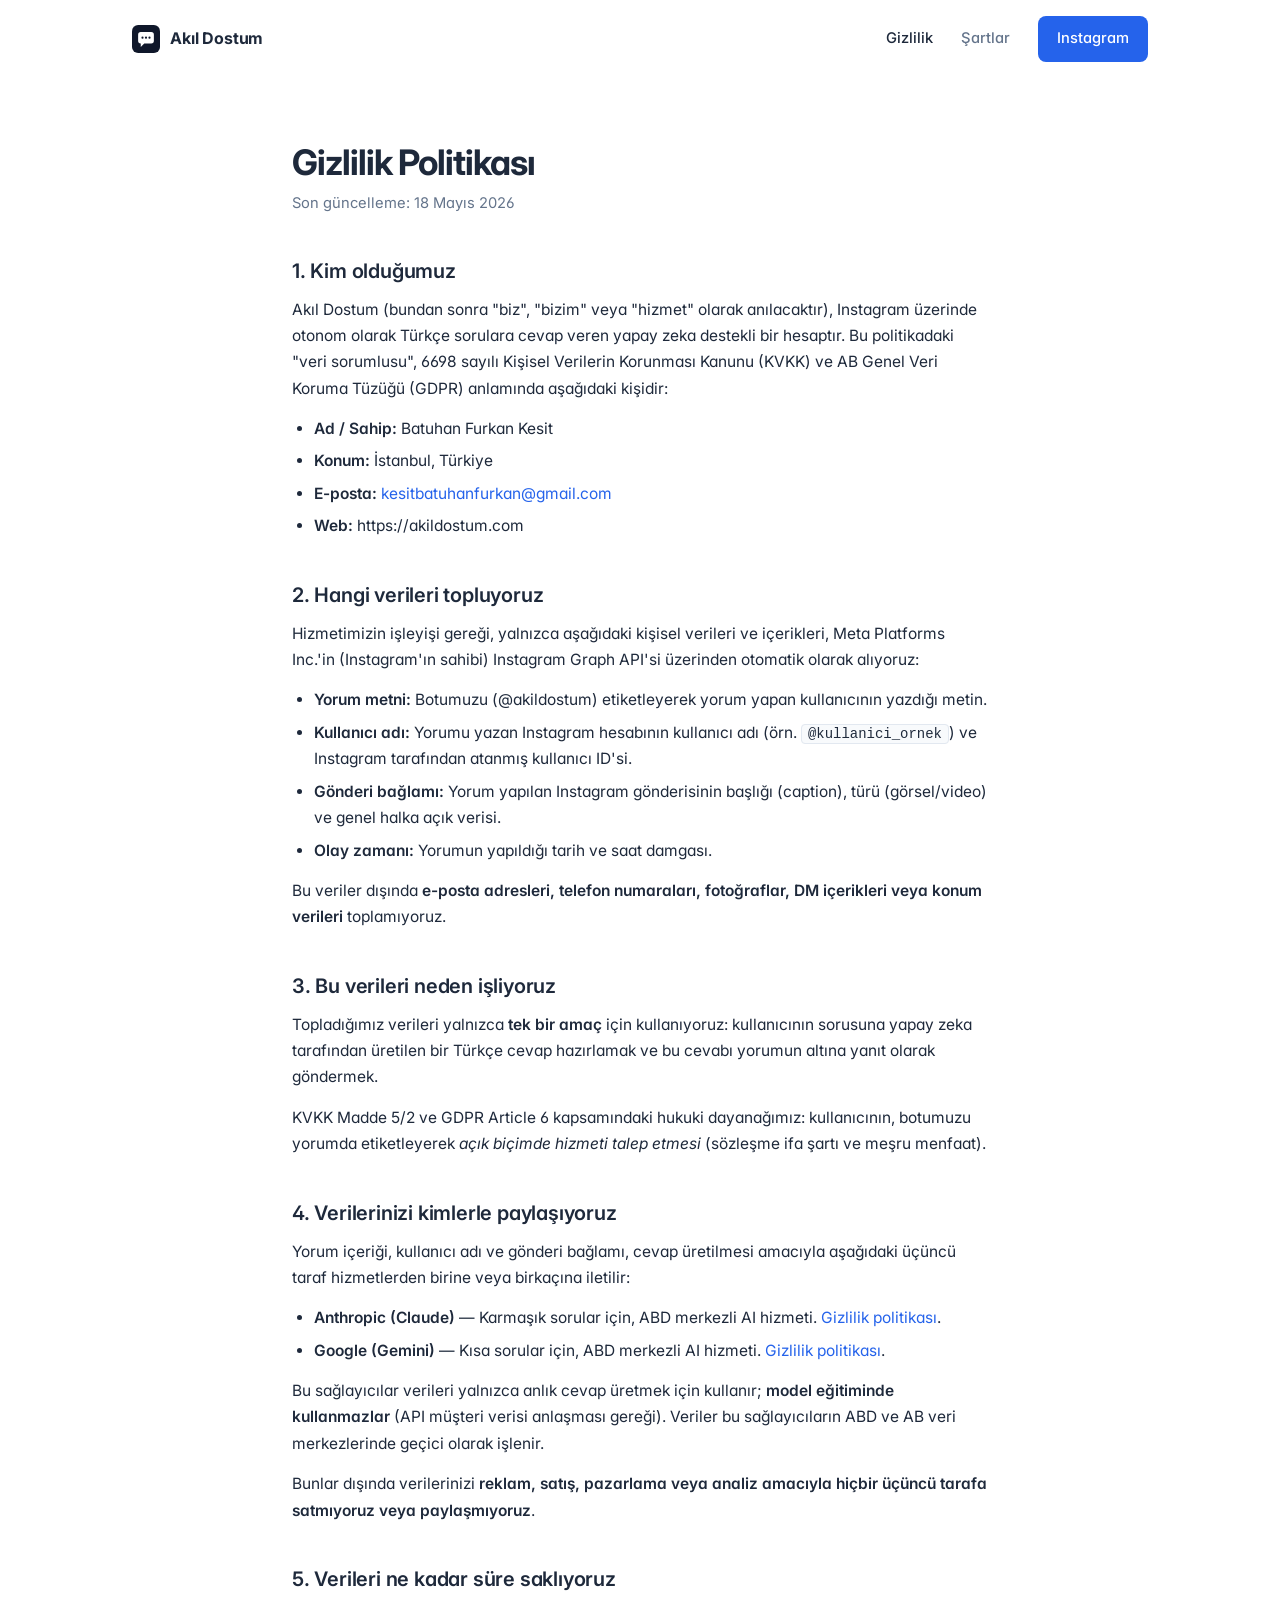
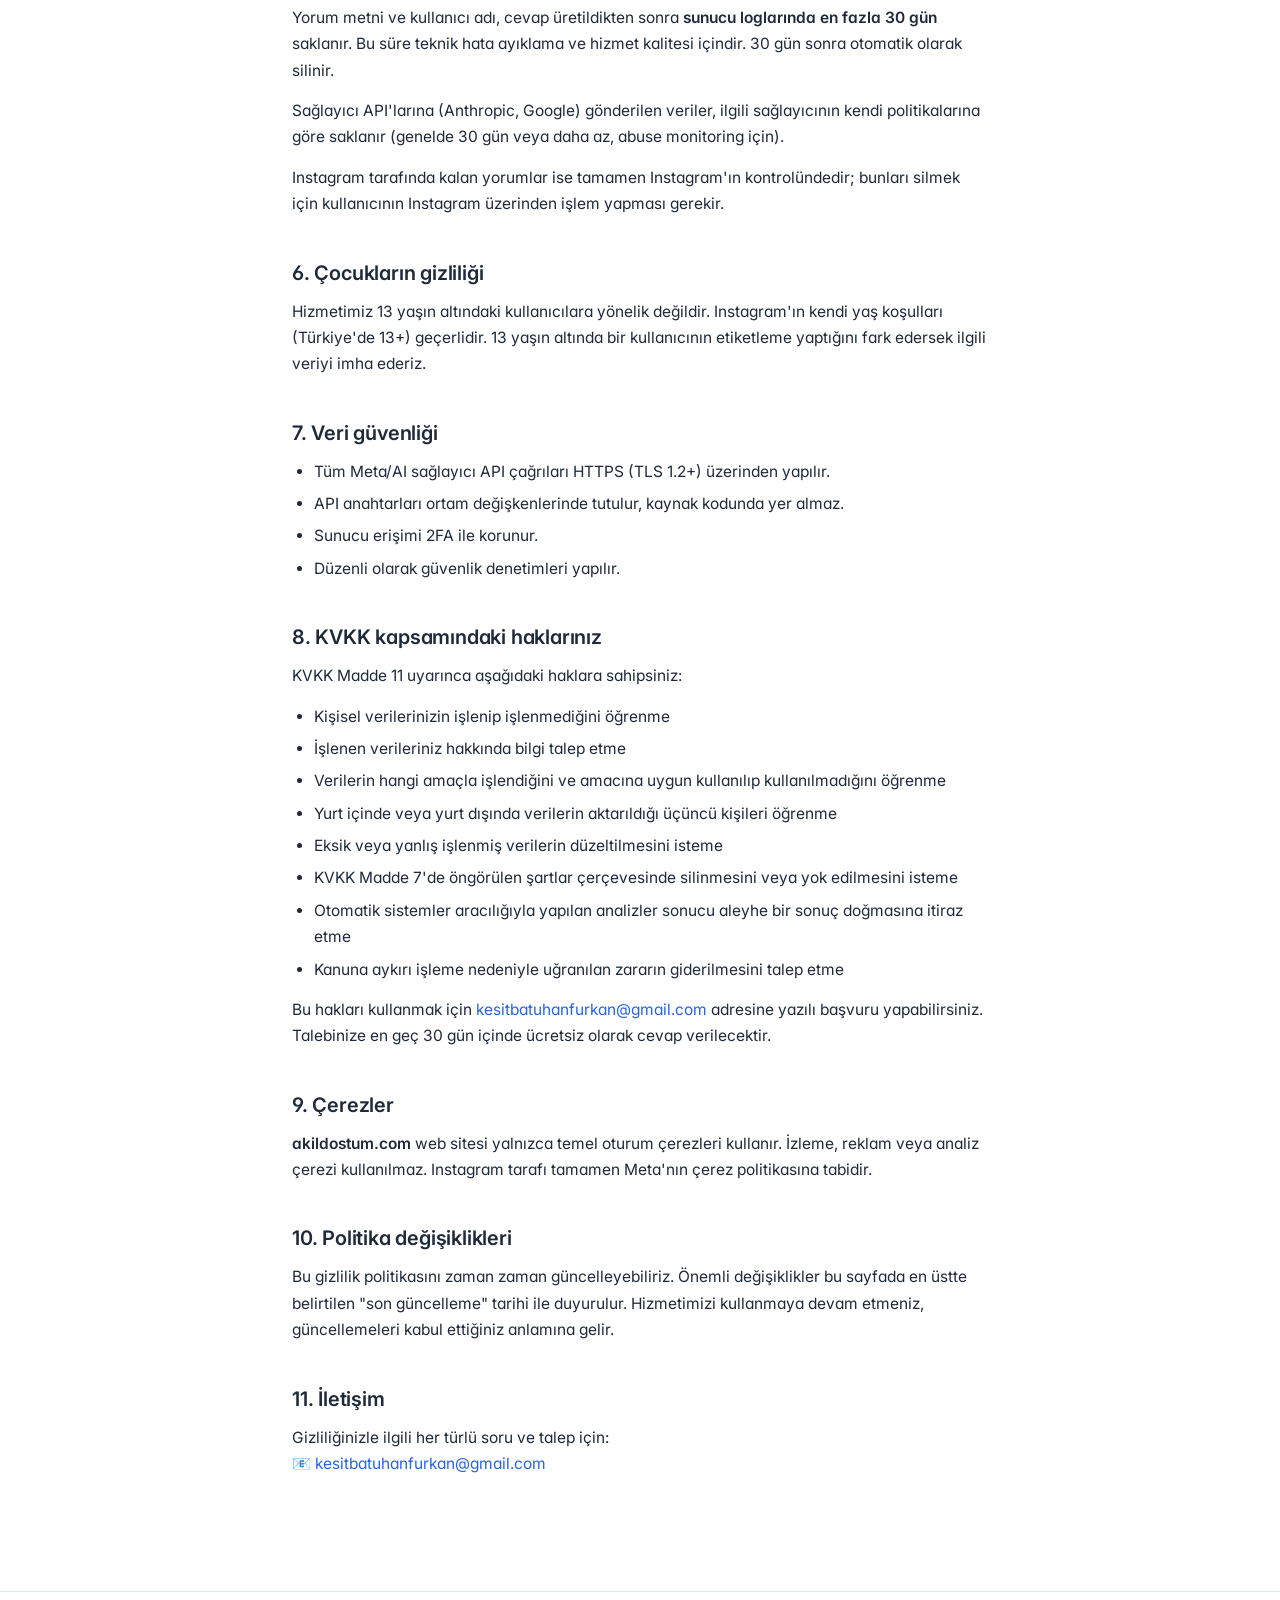
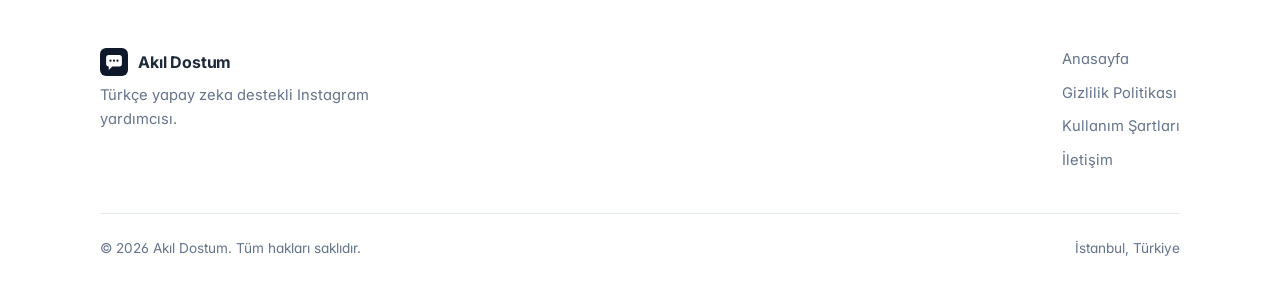
==== privacy.html @ 21b6d008 "Initial commit: Akil Dostum landing site" ====
<!DOCTYPE html>
<html lang="tr">
<head>
  <meta charset="UTF-8" />
  <meta name="viewport" content="width=device-width, initial-scale=1.0" />
  <title>Gizlilik Politikası — Akıl Dostum</title>
  <meta name="description" content="Akıl Dostum'un kişisel verileri nasıl işlediği, sakladığı ve koruduğuna dair gizlilik politikası." />
  <link rel="icon" type="image/svg+xml" href="/favicon.svg" />
  <link rel="stylesheet" href="/style.css" />
</head>
<body>
  <nav class="nav">
    <a href="/" class="brand">
      <img src="/logo.svg" class="brand-logo" alt="" width="28" height="28">
      <span class="brand-name">Akıl Dostum</span>
    </a>
    <div class="nav-links">
      <a href="/privacy.html" class="active">Gizlilik</a>
      <a href="/terms.html">Şartlar</a>
      <a href="https://instagram.com/akildostum" class="btn btn-primary">Instagram</a>
    </div>
  </nav>

  <main class="legal">
    <h1>Gizlilik Politikası</h1>
    <p class="muted">Son güncelleme: 18 Mayıs 2026</p>

    <h2>1. Kim olduğumuz</h2>
    <p>
      Akıl Dostum (bundan sonra "biz", "bizim" veya "hizmet" olarak anılacaktır),
      Instagram üzerinde otonom olarak Türkçe sorulara cevap veren yapay zeka destekli
      bir hesaptır. Bu politikadaki "veri sorumlusu", 6698 sayılı Kişisel Verilerin
      Korunması Kanunu (KVKK) ve AB Genel Veri Koruma Tüzüğü (GDPR) anlamında
      aşağıdaki kişidir:
    </p>
    <ul>
      <li><strong>Ad / Sahip:</strong> Batuhan Furkan Kesit</li>
      <li><strong>Konum:</strong> İstanbul, Türkiye</li>
      <li><strong>E-posta:</strong> <a href="mailto:kesitbatuhanfurkan@gmail.com">kesitbatuhanfurkan@gmail.com</a></li>
      <li><strong>Web:</strong> https://akildostum.com</li>
    </ul>

    <h2>2. Hangi verileri topluyoruz</h2>
    <p>
      Hizmetimizin işleyişi gereği, yalnızca aşağıdaki kişisel verileri ve içerikleri,
      Meta Platforms Inc.'in (Instagram'ın sahibi) Instagram Graph API'si üzerinden
      otomatik olarak alıyoruz:
    </p>
    <ul>
      <li>
        <strong>Yorum metni:</strong> Botumuzu (@akildostum) etiketleyerek yorum yapan
        kullanıcının yazdığı metin.
      </li>
      <li>
        <strong>Kullanıcı adı:</strong> Yorumu yazan Instagram hesabının kullanıcı adı
        (örn. <code>@kullanici_ornek</code>) ve Instagram tarafından atanmış kullanıcı ID'si.
      </li>
      <li>
        <strong>Gönderi bağlamı:</strong> Yorum yapılan Instagram gönderisinin başlığı
        (caption), türü (görsel/video) ve genel halka açık verisi.
      </li>
      <li>
        <strong>Olay zamanı:</strong> Yorumun yapıldığı tarih ve saat damgası.
      </li>
    </ul>
    <p>
      Bu veriler dışında <strong>e-posta adresleri, telefon numaraları, fotoğraflar,
      DM içerikleri veya konum verileri</strong> toplamıyoruz.
    </p>

    <h2>3. Bu verileri neden işliyoruz</h2>
    <p>
      Topladığımız verileri yalnızca <strong>tek bir amaç</strong> için kullanıyoruz:
      kullanıcının sorusuna yapay zeka tarafından üretilen bir Türkçe cevap hazırlamak
      ve bu cevabı yorumun altına yanıt olarak göndermek.
    </p>
    <p>
      KVKK Madde 5/2 ve GDPR Article 6 kapsamındaki hukuki dayanağımız: kullanıcının,
      botumuzu yorumda etiketleyerek <em>açık biçimde hizmeti talep etmesi</em>
      (sözleşme ifa şartı ve meşru menfaat).
    </p>

    <h2>4. Verilerinizi kimlerle paylaşıyoruz</h2>
    <p>
      Yorum içeriği, kullanıcı adı ve gönderi bağlamı, cevap üretilmesi amacıyla
      aşağıdaki üçüncü taraf hizmetlerden birine veya birkaçına iletilir:
    </p>
    <ul>
      <li>
        <strong>Anthropic (Claude)</strong> — Karmaşık sorular için, ABD merkezli AI hizmeti.
        <a href="https://www.anthropic.com/legal/privacy" target="_blank" rel="noopener">Gizlilik politikası</a>.
      </li>
      <li>
        <strong>Google (Gemini)</strong> — Kısa sorular için, ABD merkezli AI hizmeti.
        <a href="https://policies.google.com/privacy" target="_blank" rel="noopener">Gizlilik politikası</a>.
      </li>
    </ul>
    <p>
      Bu sağlayıcılar verileri yalnızca anlık cevap üretmek için kullanır; <strong>model
      eğitiminde kullanmazlar</strong> (API müşteri verisi anlaşması gereği). Veriler
      bu sağlayıcıların ABD ve AB veri merkezlerinde geçici olarak işlenir.
    </p>
    <p>
      Bunlar dışında verilerinizi <strong>reklam, satış, pazarlama veya analiz amacıyla
      hiçbir üçüncü tarafa satmıyoruz veya paylaşmıyoruz</strong>.
    </p>

    <h2>5. Verileri ne kadar süre saklıyoruz</h2>
    <p>
      Yorum metni ve kullanıcı adı, cevap üretildikten sonra <strong>sunucu loglarında
      en fazla 30 gün</strong> saklanır. Bu süre teknik hata ayıklama ve hizmet kalitesi
      içindir. 30 gün sonra otomatik olarak silinir.
    </p>
    <p>
      Sağlayıcı API'larına (Anthropic, Google) gönderilen veriler, ilgili sağlayıcının
      kendi politikalarına göre saklanır (genelde 30 gün veya daha az, abuse monitoring için).
    </p>
    <p>
      Instagram tarafında kalan yorumlar ise tamamen Instagram'ın kontrolündedir;
      bunları silmek için kullanıcının Instagram üzerinden işlem yapması gerekir.
    </p>

    <h2>6. Çocukların gizliliği</h2>
    <p>
      Hizmetimiz 13 yaşın altındaki kullanıcılara yönelik değildir. Instagram'ın
      kendi yaş koşulları (Türkiye'de 13+) geçerlidir. 13 yaşın altında bir kullanıcının
      etiketleme yaptığını fark edersek ilgili veriyi imha ederiz.
    </p>

    <h2>7. Veri güvenliği</h2>
    <ul>
      <li>Tüm Meta/AI sağlayıcı API çağrıları HTTPS (TLS 1.2+) üzerinden yapılır.</li>
      <li>API anahtarları ortam değişkenlerinde tutulur, kaynak kodunda yer almaz.</li>
      <li>Sunucu erişimi 2FA ile korunur.</li>
      <li>Düzenli olarak güvenlik denetimleri yapılır.</li>
    </ul>

    <h2>8. KVKK kapsamındaki haklarınız</h2>
    <p>KVKK Madde 11 uyarınca aşağıdaki haklara sahipsiniz:</p>
    <ul>
      <li>Kişisel verilerinizin işlenip işlenmediğini öğrenme</li>
      <li>İşlenen verileriniz hakkında bilgi talep etme</li>
      <li>Verilerin hangi amaçla işlendiğini ve amacına uygun kullanılıp kullanılmadığını öğrenme</li>
      <li>Yurt içinde veya yurt dışında verilerin aktarıldığı üçüncü kişileri öğrenme</li>
      <li>Eksik veya yanlış işlenmiş verilerin düzeltilmesini isteme</li>
      <li>KVKK Madde 7'de öngörülen şartlar çerçevesinde silinmesini veya yok edilmesini isteme</li>
      <li>Otomatik sistemler aracılığıyla yapılan analizler sonucu aleyhe bir sonuç doğmasına itiraz etme</li>
      <li>Kanuna aykırı işleme nedeniyle uğranılan zararın giderilmesini talep etme</li>
    </ul>
    <p>
      Bu hakları kullanmak için <a href="mailto:kesitbatuhanfurkan@gmail.com">kesitbatuhanfurkan@gmail.com</a>
      adresine yazılı başvuru yapabilirsiniz. Talebinize en geç 30 gün içinde
      ücretsiz olarak cevap verilecektir.
    </p>

    <h2>9. Çerezler</h2>
    <p>
      <strong>akildostum.com</strong> web sitesi yalnızca temel oturum çerezleri kullanır.
      İzleme, reklam veya analiz çerezi kullanılmaz. Instagram tarafı tamamen Meta'nın
      çerez politikasına tabidir.
    </p>

    <h2>10. Politika değişiklikleri</h2>
    <p>
      Bu gizlilik politikasını zaman zaman güncelleyebiliriz. Önemli değişiklikler bu
      sayfada en üstte belirtilen "son güncelleme" tarihi ile duyurulur. Hizmetimizi
      kullanmaya devam etmeniz, güncellemeleri kabul ettiğiniz anlamına gelir.
    </p>

    <h2>11. İletişim</h2>
    <p>
      Gizliliğinizle ilgili her türlü soru ve talep için:
      <br />
      📧 <a href="mailto:kesitbatuhanfurkan@gmail.com">kesitbatuhanfurkan@gmail.com</a>
    </p>
  </main>

  <footer>
    <div class="footer-inner">
      <div class="footer-brand">
        <a href="/" class="brand">
          <img src="/logo.svg" class="brand-logo" alt="" width="28" height="28">
          <span class="brand-name">Akıl Dostum</span>
        </a>
        <p>Türkçe yapay zeka destekli Instagram yardımcısı.</p>
      </div>
      <div class="footer-links">
        <a href="/">Anasayfa</a>
        <a href="/privacy.html">Gizlilik Politikası</a>
        <a href="/terms.html">Kullanım Şartları</a>
        <a href="mailto:kesitbatuhanfurkan@gmail.com">İletişim</a>
      </div>
    </div>
    <div class="footer-bottom">
      <span class="muted">© 2026 Akıl Dostum. Tüm hakları saklıdır.</span>
      <span class="muted">İstanbul, Türkiye</span>
    </div>
  </footer>
</body>
</html>
---- style.css ----
/* ============================================================
   Akil Dostum — modern professional design system
   ============================================================ */

@import url("https://fonts.googleapis.com/css2?family=Inter:wght@400;500;600;700;800&family=Instrument+Serif&display=swap");

:root {
  /* palette — softer slate, less harsh blacks */
  --bg: #ffffff;
  --bg-soft: #f8fafc;
  --bg-elevated: #ffffff;
  --text: #1e293b;
  --text-strong: #0f172a;
  --text-muted: #64748b;
  --text-dim: #94a3b8;
  --border: #e2e8f0;
  --border-strong: #cbd5e1;
  --accent: #2563eb;
  --accent-hover: #1d4ed8;
  --accent-soft: #eff6ff;
  --success: #16a34a;
  --danger: #dc2626;
  --warning: #d97706;
  --dark-card: linear-gradient(135deg, #1e293b 0%, #334155 50%, #475569 100%);

  /* layout */
  --container: 1080px;
  --radius: 12px;
  --radius-sm: 8px;
  --radius-lg: 16px;

  /* shadows — daha subtle */
  --shadow-sm: 0 1px 2px rgba(15, 23, 42, 0.04);
  --shadow: 0 1px 3px rgba(15, 23, 42, 0.05), 0 4px 12px rgba(15, 23, 42, 0.04);
  --shadow-lg: 0 4px 6px rgba(15, 23, 42, 0.04), 0 12px 28px rgba(15, 23, 42, 0.08);

  /* fonts */
  --font: "Inter", system-ui, -apple-system, "Segoe UI", Roboto, sans-serif;
  --font-serif: "Instrument Serif", Georgia, serif;
}

* { box-sizing: border-box; margin: 0; padding: 0; }

html { scroll-behavior: smooth; }

body {
  font-family: var(--font);
  background: var(--bg);
  color: var(--text);
  line-height: 1.6;
  font-feature-settings: "cv02", "cv03", "cv04", "cv11";
  -webkit-font-smoothing: antialiased;
  -moz-osx-font-smoothing: grayscale;
}

a {
  color: var(--accent);
  text-decoration: none;
  transition: color 0.15s ease;
}

a:hover { color: var(--accent-hover); }

/* -----------------------------------------------------------
   NAV (sticky, blurred)
   ----------------------------------------------------------- */
.nav {
  position: sticky;
  top: 0;
  z-index: 50;
  display: flex;
  justify-content: space-between;
  align-items: center;
  padding: 16px 32px;
  max-width: var(--container);
  margin: 0 auto;
  background: rgba(255, 255, 255, 0.85);
  backdrop-filter: saturate(140%) blur(10px);
  -webkit-backdrop-filter: saturate(140%) blur(10px);
  border-bottom: 1px solid transparent;
  transition: border-color 0.15s ease;
}

.brand {
  display: flex;
  align-items: center;
  gap: 10px;
  color: var(--text);
  font-weight: 700;
  font-size: 1rem;
  letter-spacing: -0.01em;
}

.brand:hover { color: var(--text); }

.brand-logo {
  width: 28px;
  height: 28px;
  display: block;
}

.brand-name {
  font-weight: 700;
}

.nav-links {
  display: flex;
  align-items: center;
  gap: 28px;
}

.nav-links a {
  color: var(--text-muted);
  font-weight: 500;
  font-size: 0.92rem;
}

.nav-links a:hover {
  color: var(--text);
}

.nav-links a.active { color: var(--text); }

.nav-links a.btn { color: white; }
.nav-links a.btn:hover { color: white; }

/* -----------------------------------------------------------
   BUTTONS
   ----------------------------------------------------------- */
.btn {
  display: inline-flex;
  align-items: center;
  justify-content: center;
  padding: 10px 18px;
  font-weight: 500;
  font-size: 0.92rem;
  border-radius: var(--radius-sm);
  border: 1px solid transparent;
  cursor: pointer;
  transition: all 0.15s ease;
  font-family: inherit;
  white-space: nowrap;
}

.btn-primary {
  background: var(--accent);
  color: white;
}

.btn-primary:hover {
  background: var(--accent-hover);
  color: white;
}

.btn-ghost {
  background: var(--bg);
  color: var(--text);
  border-color: var(--border-strong);
}

.btn-ghost:hover {
  background: var(--bg-soft);
  color: var(--text);
}

.btn-lg {
  padding: 13px 24px;
  font-size: 1rem;
}

.btn-arrow::after {
  content: "→";
  margin-left: 8px;
  transition: transform 0.15s ease;
}

.btn-arrow:hover::after {
  transform: translateX(3px);
}

/* -----------------------------------------------------------
   LAYOUT
   ----------------------------------------------------------- */
main {
  max-width: var(--container);
  margin: 0 auto;
  padding: 0 32px;
}

section + section { border-top: 1px solid var(--border); }

/* -----------------------------------------------------------
   HERO
   ----------------------------------------------------------- */
.hero {
  padding: 96px 0 120px;
  text-align: center;
}

.hero-inner {
  max-width: 740px;
  margin: 0 auto;
}

.eyebrow {
  display: inline-flex;
  align-items: center;
  gap: 8px;
  padding: 6px 12px;
  background: var(--bg-soft);
  border: 1px solid var(--border);
  color: var(--text-muted);
  border-radius: 999px;
  font-size: 0.82rem;
  font-weight: 500;
  margin-bottom: 28px;
}

.eyebrow .dot {
  width: 6px;
  height: 6px;
  background: var(--success);
  border-radius: 50%;
}

h1 {
  font-size: clamp(2.4rem, 5vw, 3.75rem);
  font-weight: 700;
  line-height: 1.08;
  letter-spacing: -0.035em;
  margin-bottom: 24px;
  color: var(--text);
}

h1 em {
  font-style: normal;
  font-family: var(--font-serif);
  font-weight: 400;
  letter-spacing: -0.01em;
}

.lead {
  font-size: 1.15rem;
  color: var(--text-muted);
  line-height: 1.6;
  max-width: 580px;
  margin: 0 auto 40px;
}

.lead strong { color: var(--text); font-weight: 600; }

.cta-row {
  display: flex;
  gap: 10px;
  justify-content: center;
  flex-wrap: wrap;
}

/* -----------------------------------------------------------
   SECTION header
   ----------------------------------------------------------- */
.section-head {
  text-align: center;
  max-width: 640px;
  margin: 0 auto 56px;
}

.section-eyebrow {
  display: inline-block;
  color: var(--accent);
  font-size: 0.82rem;
  font-weight: 600;
  letter-spacing: 0.04em;
  text-transform: uppercase;
  margin-bottom: 12px;
}

h2 {
  font-size: clamp(1.7rem, 3.5vw, 2.4rem);
  font-weight: 700;
  letter-spacing: -0.025em;
  line-height: 1.15;
  margin-bottom: 16px;
  color: var(--text);
}

.section-head p {
  color: var(--text-muted);
  font-size: 1.05rem;
  line-height: 1.6;
}

/* -----------------------------------------------------------
   HOW — horizontal flow (3 steps with connectors)
   ----------------------------------------------------------- */
.how { padding: 88px 0; }

.flow {
  display: flex;
  align-items: flex-start;
  justify-content: center;
  gap: 8px;
  max-width: 980px;
  margin: 0 auto;
  flex-wrap: nowrap;
}

.flow-step {
  flex: 1;
  text-align: center;
  padding: 28px 20px;
  max-width: 280px;
  position: relative;
  border-radius: var(--radius);
  transition: background 0.2s ease;
}

.flow-step:hover {
  background: var(--bg-soft);
}

.flow-icon {
  width: 64px;
  height: 64px;
  margin: 0 auto 20px;
  border-radius: 50%;
  background: var(--accent-soft);
  color: var(--accent);
  display: flex;
  align-items: center;
  justify-content: center;
  border: 1.5px solid rgba(37, 99, 235, 0.18);
  transition: transform 0.25s cubic-bezier(0.4, 0, 0.2, 1),
              background 0.25s ease,
              border-color 0.25s ease,
              color 0.25s ease,
              box-shadow 0.25s ease;
}

.flow-step:hover {
  background: var(--bg-soft);
}

.flow-step:hover .flow-icon {
  transform: scale(1.1) translateY(-2px);
  background: var(--accent);
  color: white;
  border-color: var(--accent);
  box-shadow: 0 10px 24px rgba(37, 99, 235, 0.3);
}

.flow-step:hover .flow-connector,
.flow-connector:hover {
  color: var(--accent);
}

.flow-step h3 {
  font-size: 1.1rem;
  font-weight: 600;
  margin-bottom: 8px;
  letter-spacing: -0.01em;
  color: var(--text);
}

.flow-step p {
  font-size: 0.92rem;
  color: var(--text-muted);
  line-height: 1.55;
  max-width: 220px;
  margin: 0 auto;
}

.flow-step code {
  background: var(--bg-soft);
  border: 1px solid var(--border);
  color: var(--text-strong);
  padding: 2px 7px;
  border-radius: 5px;
  font-size: 0.85em;
  font-family: ui-monospace, "Cascadia Code", "SF Mono", Menlo, Consolas, monospace;
}

.flow-connector {
  display: flex;
  align-items: center;
  justify-content: center;
  color: var(--text-dim);
  flex-shrink: 0;
  padding-top: 50px;
}

@media (max-width: 720px) {
  .flow {
    flex-direction: column;
    gap: 0;
  }
  .flow-step {
    max-width: 100%;
  }
  .flow-connector {
    transform: rotate(90deg);
    padding: 8px 0;
  }
}

.steps {
  display: grid;
  grid-template-columns: repeat(auto-fit, minmax(260px, 1fr));
  gap: 16px;
}

.step {
  background: var(--bg-elevated);
  padding: 32px;
  border-radius: var(--radius);
  border: 1px solid var(--border);
  text-align: left;
  transition: transform 0.2s cubic-bezier(0.4, 0, 0.2, 1),
              border-color 0.2s ease,
              box-shadow 0.2s ease;
  position: relative;
  overflow: hidden;
}

.step::before {
  content: "";
  position: absolute;
  top: 0;
  left: 0;
  right: 0;
  height: 2px;
  background: linear-gradient(90deg, var(--accent), #8b5cf6);
  transform: translateX(-100%);
  transition: transform 0.3s cubic-bezier(0.4, 0, 0.2, 1);
}

.step:hover {
  transform: translateY(-3px);
  border-color: var(--accent);
  box-shadow: 0 10px 28px rgba(37, 99, 235, 0.1),
              0 2px 8px rgba(15, 23, 42, 0.04);
}

.step:hover::before { transform: translateX(0); }

.step:hover .step-num {
  background: var(--accent);
  color: white;
}

.step-num {
  transition: background 0.2s ease, color 0.2s ease;
}

.step-num {
  display: inline-flex;
  align-items: center;
  justify-content: center;
  width: 32px;
  height: 32px;
  background: var(--accent-soft);
  color: var(--accent);
  font-weight: 700;
  font-size: 0.95rem;
  border-radius: 8px;
  margin-bottom: 20px;
}

.step h3 {
  font-size: 1.1rem;
  font-weight: 600;
  margin-bottom: 8px;
  letter-spacing: -0.01em;
}

.step p {
  color: var(--text-muted);
  font-size: 0.95rem;
  line-height: 1.55;
}

.step code {
  background: var(--bg-soft);
  border: 1px solid var(--border);
  color: var(--text);
  padding: 2px 7px;
  border-radius: 5px;
  font-size: 0.88em;
  font-family: ui-monospace, "Cascadia Code", "SF Mono", Menlo, Consolas, monospace;
}

/* -----------------------------------------------------------
   EXAMPLE — Instagram post mockup
   ----------------------------------------------------------- */
.example { padding: 88px 0; }

.post-card {
  max-width: 480px;
  margin: 0 auto;
  background: var(--bg-elevated);
  border: 1px solid var(--border);
  border-radius: var(--radius-lg);
  overflow: hidden;
  box-shadow: var(--shadow-lg);
  font-size: 0.92rem;
  transition: transform 0.25s cubic-bezier(0.4, 0, 0.2, 1),
              box-shadow 0.25s ease,
              border-color 0.25s ease;
}

.post-grid .post-card:hover {
  transform: translateY(-6px);
  border-color: var(--accent);
  box-shadow:
    0 20px 50px rgba(15, 23, 42, 0.12),
    0 8px 16px rgba(37, 99, 235, 0.08);
}

.post-grid .post-card:hover .play-icon {
  background: rgba(255, 255, 255, 0.25);
  border-color: rgba(255, 255, 255, 0.6);
  transform: scale(1.05);
}

.play-icon {
  transition: background 0.2s ease, border-color 0.2s ease, transform 0.2s ease;
}

/* 3-post grid (compact variants) */
.post-grid {
  display: grid;
  grid-template-columns: repeat(auto-fit, minmax(300px, 1fr));
  gap: 24px;
  max-width: 1100px;
  margin: 0 auto;
}

.post-grid .post-card {
  margin: 0;
  max-width: 100%;
  font-size: 0.86rem;
}

.post-card.mini .post-header { padding: 12px 14px; }
.post-card.mini .avatar { width: 32px; height: 32px; }
.post-card.mini .post-username { font-size: 0.86rem; }
.post-card.mini .post-sub { font-size: 0.72rem; }
.post-card.mini .post-visual { aspect-ratio: 16 / 11; }
.post-card.mini .play-icon { width: 52px; height: 52px; }
.post-card.mini .play-icon svg { width: 34px; height: 34px; }
.post-card.mini .visual-label { font-size: 0.78rem; }
.post-card.mini .visual-badge { font-size: 0.65rem; padding: 3px 7px; }
.post-card.mini .post-actions { padding: 8px 14px 4px; }
.post-card.mini .post-actions svg { width: 20px; height: 20px; }
.post-card.mini .post-stats { padding: 0 14px 10px; }
.post-card.mini .post-stats strong { font-size: 0.84rem; }
.post-card.mini .post-stats p { font-size: 0.84rem; }
.post-card.mini .post-time { font-size: 0.65rem; }
.post-card.mini .comments { padding: 6px 14px; }
.post-card.mini .comment { padding: 8px 0; }
.post-card.mini .comment .avatar { width: 28px; height: 28px; }
.post-card.mini .comment-text { font-size: 0.82rem; }
.post-card.mini .comment-meta { font-size: 0.68rem; gap: 10px; }
.post-card.mini .comment-reply { padding-left: 28px; }
.post-card.mini .comment-reply::before { left: 13px; }
.post-card.mini .add-comment { padding: 10px 14px; }
.post-card.mini .add-placeholder { font-size: 0.82rem; }
.post-card.mini .add-action { font-size: 0.82rem; }
.post-card.mini .avatar-bot svg { width: 16px; height: 16px; }

/* Avatars */
.avatar {
  width: 36px;
  height: 36px;
  border-radius: 50%;
  flex-shrink: 0;
  background: var(--border);
  display: inline-flex;
  align-items: center;
  justify-content: center;
  position: relative;
}

.avatar-tiny { width: 28px; height: 28px; }

.avatar-grad-a {
  background: conic-gradient(from 200deg, #f59e0b, #ef4444, #ec4899, #8b5cf6, #3b82f6, #f59e0b);
  padding: 2px;
}
.avatar-grad-a::after {
  content: "";
  position: absolute;
  inset: 2px;
  border-radius: 50%;
  background: linear-gradient(135deg, #38bdf8, #6366f1);
}

.avatar-grad-b {
  background: linear-gradient(135deg, #34d399, #14b8a6);
}

.avatar-grad-c {
  background: linear-gradient(135deg, #fbbf24, #f97316);
}

.avatar-bot {
  background: linear-gradient(135deg, #475569 0%, #334155 100%);
  display: inline-flex;
  align-items: center;
  justify-content: center;
}

/* Post header */
.post-header {
  display: flex;
  align-items: center;
  gap: 12px;
  padding: 14px 16px;
  border-bottom: 1px solid var(--border);
}

.post-meta {
  flex: 1;
  min-width: 0;
}

.post-username {
  font-weight: 600;
  font-size: 0.92rem;
  display: flex;
  align-items: center;
  gap: 6px;
  color: var(--text);
}

.verified-dot {
  width: 14px;
  height: 14px;
  background: #3b82f6;
  border-radius: 50%;
  position: relative;
}
.verified-dot::after {
  content: "";
  position: absolute;
  top: 4px;
  left: 4px;
  width: 6px;
  height: 3px;
  border: solid white;
  border-width: 0 0 2px 2px;
  transform: rotate(-45deg);
}

.post-sub {
  font-size: 0.78rem;
  color: var(--text-muted);
  margin-top: 2px;
}

.post-more {
  color: var(--text);
  cursor: pointer;
  display: flex;
}

/* Visual placeholder — compact 1:1 ratio */
.post-visual {
  position: relative;
  aspect-ratio: 1 / 1;
  background: #334155;
  overflow: hidden;
  display: flex;
  align-items: center;
  justify-content: center;
}

.visual-bg {
  position: absolute;
  inset: 0;
  background:
    radial-gradient(circle at 30% 20%, rgba(99, 102, 241, 0.45), transparent 50%),
    radial-gradient(circle at 70% 80%, rgba(56, 189, 248, 0.35), transparent 50%),
    linear-gradient(135deg, #334155 0%, #1e293b 100%);
}

/* Different visual themes for variety */
.visual-bg.theme-history {
  background:
    radial-gradient(circle at 30% 20%, rgba(251, 191, 36, 0.4), transparent 50%),
    radial-gradient(circle at 70% 80%, rgba(220, 38, 38, 0.3), transparent 50%),
    linear-gradient(135deg, #44403c 0%, #292524 100%);
}

.visual-bg.theme-practical {
  background:
    radial-gradient(circle at 30% 20%, rgba(34, 197, 94, 0.4), transparent 50%),
    radial-gradient(circle at 70% 80%, rgba(132, 204, 22, 0.3), transparent 50%),
    linear-gradient(135deg, #14532d 0%, #052e16 100%);
}

.visual-content {
  position: relative;
  display: flex;
  flex-direction: column;
  align-items: center;
  gap: 16px;
  color: white;
  text-align: center;
}

.play-icon {
  width: 72px;
  height: 72px;
  background: rgba(255, 255, 255, 0.15);
  backdrop-filter: blur(8px);
  border: 2px solid rgba(255, 255, 255, 0.4);
  border-radius: 50%;
  display: flex;
  align-items: center;
  justify-content: center;
  padding-left: 4px;
}

.visual-label {
  font-size: 0.88rem;
  color: rgba(255, 255, 255, 0.85);
  letter-spacing: 0.02em;
}

.visual-badge {
  position: absolute;
  top: 14px;
  right: 14px;
  background: rgba(15, 23, 42, 0.7);
  color: white;
  font-size: 0.72rem;
  font-weight: 600;
  padding: 4px 10px;
  border-radius: 6px;
  letter-spacing: 0.04em;
  backdrop-filter: blur(8px);
}

/* Action bar */
.post-actions {
  display: flex;
  justify-content: space-between;
  align-items: center;
  padding: 12px 16px 6px;
  color: var(--text);
}

.actions-left {
  display: flex;
  gap: 14px;
}

.post-actions svg {
  cursor: pointer;
  transition: opacity 0.15s ease;
}

.post-actions svg:hover { opacity: 0.6; }

/* Stats */
.post-stats {
  padding: 0 16px 12px;
}

.post-stats strong {
  font-weight: 600;
  font-size: 0.9rem;
  color: var(--text);
}

.post-stats p {
  font-size: 0.9rem;
  line-height: 1.4;
  color: var(--text);
  margin-top: 4px;
}

.post-time {
  display: block;
  font-size: 0.7rem;
  color: var(--text-dim);
  letter-spacing: 0.04em;
  margin-top: 6px;
}

/* Comments */
.comments {
  border-top: 1px solid var(--border);
  padding: 8px 16px;
  display: flex;
  flex-direction: column;
  gap: 2px;
}

.comment {
  display: flex;
  gap: 12px;
  padding: 10px 0;
  align-items: flex-start;
}

.comment-reply {
  padding-left: 36px;
  position: relative;
}

.comment-reply::before {
  content: "";
  position: absolute;
  left: 16px;
  top: 0;
  bottom: 0;
  width: 1px;
  background: var(--border);
}

.comment .avatar {
  width: 32px;
  height: 32px;
}

.comment-body {
  flex: 1;
  min-width: 0;
}

.comment-text {
  font-size: 0.9rem;
  line-height: 1.5;
  color: var(--text);
  word-wrap: break-word;
}

.comment-text strong {
  font-weight: 600;
  margin-right: 4px;
}

.mention {
  color: #1e40af;
  font-weight: 500;
  margin-right: 4px;
}

.mention:hover { text-decoration: underline; }

.badge-verified {
  display: inline-flex;
  align-items: center;
  justify-content: center;
  width: 14px;
  height: 14px;
  background: #3b82f6;
  color: white;
  border-radius: 50%;
  font-size: 0.6rem;
  font-weight: 700;
  margin-right: 6px;
  vertical-align: 1px;
}

.comment-meta {
  display: flex;
  gap: 14px;
  margin-top: 6px;
  font-size: 0.74rem;
  color: var(--text-muted);
  font-weight: 500;
}

.comment-meta span:not(.ai-badge) { cursor: pointer; }
.comment-meta span:not(.ai-badge):hover { color: var(--text); }

.ai-badge {
  background: linear-gradient(135deg, #6366f1, #8b5cf6);
  color: white !important;
  padding: 2px 8px;
  border-radius: 999px;
  font-size: 0.68rem;
  font-weight: 600;
  letter-spacing: 0.02em;
  cursor: default !important;
}

.like-mini {
  color: var(--text-muted);
  cursor: pointer;
  margin-top: 4px;
  flex-shrink: 0;
}

.like-mini:hover { color: var(--danger); }

/* Add comment row */
.add-comment {
  display: flex;
  align-items: center;
  gap: 12px;
  padding: 12px 16px;
  border-top: 1px solid var(--border);
}

.add-placeholder {
  flex: 1;
  font-size: 0.9rem;
  color: var(--text-muted);
}

.add-action {
  font-size: 0.9rem;
  font-weight: 600;
  color: var(--accent);
  opacity: 0.5;
  cursor: pointer;
}

/* Note */
.example-note {
  display: flex;
  align-items: center;
  justify-content: center;
  gap: 8px;
  margin-top: 28px;
  font-size: 0.85rem;
  color: var(--text-muted);
}

.example-note svg { color: var(--text-dim); }

/* -----------------------------------------------------------
   FEATURES (yes / no)
   ----------------------------------------------------------- */
.features { padding: 88px 0; }

.features-grid {
  display: grid;
  grid-template-columns: repeat(auto-fit, minmax(280px, 1fr));
  gap: 16px;
}

.feat {
  padding: 32px;
  border-radius: var(--radius);
  border: 1px solid var(--border);
  background: var(--bg-elevated);
  transition: transform 0.2s cubic-bezier(0.4, 0, 0.2, 1),
              border-color 0.2s ease,
              box-shadow 0.2s ease;
}

.feat:hover {
  transform: translateY(-3px);
  box-shadow: 0 12px 28px rgba(15, 23, 42, 0.08);
}

.feat-yes:hover {
  border-color: var(--success);
  box-shadow: 0 12px 28px rgba(22, 163, 74, 0.12);
}

.feat-no:hover {
  border-color: var(--danger);
  box-shadow: 0 12px 28px rgba(220, 38, 38, 0.1);
}

.feat h3 {
  display: flex;
  align-items: center;
  gap: 10px;
  font-size: 1.05rem;
  font-weight: 600;
  margin-bottom: 20px;
  letter-spacing: -0.01em;
}

.feat-yes h3::before { content: ""; width: 8px; height: 8px; background: var(--success); border-radius: 50%; }
.feat-no  h3::before { content: ""; width: 8px; height: 8px; background: var(--danger);  border-radius: 50%; }

.feat ul { list-style: none; }
.feat li {
  padding: 10px 0;
  font-size: 0.94rem;
  color: var(--text-muted);
  border-bottom: 1px solid var(--border);
  line-height: 1.5;
}
.feat li:last-child { border: none; }

/* -----------------------------------------------------------
   GUIDE — adim adim kullanim
   ----------------------------------------------------------- */
.guide {
  padding: 88px 0;
}

.guide-grid {
  display: grid;
  grid-template-columns: repeat(auto-fit, minmax(280px, 1fr));
  gap: 20px;
  max-width: 1080px;
  margin: 0 auto;
}

.guide-card {
  background: var(--bg-elevated);
  border: 1.5px solid var(--border);
  border-radius: var(--radius);
  padding: 28px;
  position: relative;
  overflow: hidden;
  transition: transform 0.25s cubic-bezier(0.4, 0, 0.2, 1),
              border-color 0.25s ease,
              box-shadow 0.25s ease;
}

.guide-card::after {
  content: "";
  position: absolute;
  inset: -1.5px;
  border: 2px solid var(--accent);
  border-radius: var(--radius);
  opacity: 0;
  transform: scale(1.02);
  transition: opacity 0.25s ease, transform 0.25s cubic-bezier(0.4, 0, 0.2, 1);
  pointer-events: none;
}

.guide-card:hover {
  transform: translateY(-4px);
  border-color: var(--accent);
  box-shadow:
    0 16px 36px rgba(37, 99, 235, 0.12),
    0 4px 12px rgba(15, 23, 42, 0.05);
}

.guide-card:hover::after {
  opacity: 1;
  transform: scale(1);
}

.guide-card:hover .guide-num {
  background: var(--accent);
  color: white;
  transform: scale(1.05);
}

.guide-num {
  transition: background 0.2s ease, color 0.2s ease, transform 0.2s ease;
}

.guide-num {
  display: inline-flex;
  align-items: center;
  justify-content: center;
  width: 28px;
  height: 28px;
  background: var(--accent-soft);
  color: var(--accent);
  font-weight: 700;
  font-size: 0.85rem;
  border-radius: 6px;
  margin-bottom: 18px;
  letter-spacing: -0.01em;
}

.guide-card h3 {
  font-size: 1.05rem;
  font-weight: 600;
  margin-bottom: 10px;
  letter-spacing: -0.01em;
  color: var(--text);
}

.guide-card p {
  color: var(--text-muted);
  font-size: 0.94rem;
  line-height: 1.55;
  margin-bottom: 12px;
}

.guide-tip {
  display: flex;
  gap: 8px;
  align-items: flex-start;
  margin-top: 14px;
  padding: 10px 12px;
  background: var(--bg-soft);
  border-radius: 8px;
  font-size: 0.82rem;
  color: var(--text-muted);
  border-left: 3px solid var(--accent);
}

.guide-tip strong {
  color: var(--text);
  font-weight: 600;
}

.guide-visual {
  margin-top: 16px;
  padding: 14px 16px;
  background: var(--bg-soft);
  border: 1px solid var(--border);
  border-radius: 8px;
  font-family: ui-monospace, "Cascadia Code", "SF Mono", Menlo, monospace;
  font-size: 0.82rem;
  color: var(--text);
}

.guide-visual .placeholder { color: var(--text-dim); }
.guide-visual .mention { color: var(--accent); font-weight: 500; }

/* -----------------------------------------------------------
   STATS / TRUST
   ----------------------------------------------------------- */
.trust {
  padding: 88px 0;
  text-align: center;
  background: var(--bg-soft);
  margin: 0 -32px;
  padding-left: 32px;
  padding-right: 32px;
  border-top: 1px solid var(--border);
  border-bottom: 1px solid var(--border);
}

.trust h2 { margin-bottom: 12px; }
.trust .section-head { margin-bottom: 40px; }

.trust-grid {
  display: grid;
  grid-template-columns: repeat(auto-fit, minmax(200px, 1fr));
  gap: 20px;
  max-width: 820px;
  margin: 0 auto;
}

.trust-item {
  padding: 28px 20px;
  background: var(--bg);
  border: 1px solid var(--border);
  border-radius: var(--radius);
  transition: transform 0.2s cubic-bezier(0.4, 0, 0.2, 1),
              border-color 0.2s ease,
              box-shadow 0.2s ease,
              background 0.2s ease;
  cursor: default;
  position: relative;
  overflow: hidden;
}

.trust-item::before {
  content: "";
  position: absolute;
  inset: 0;
  background: radial-gradient(circle at 50% 0%, rgba(37, 99, 235, 0.08), transparent 70%);
  opacity: 0;
  transition: opacity 0.25s ease;
  pointer-events: none;
}

.trust-item:hover {
  transform: translateY(-4px);
  border-color: var(--accent);
  box-shadow: 0 12px 32px rgba(37, 99, 235, 0.12),
              0 4px 12px rgba(15, 23, 42, 0.05);
}

.trust-item:hover::before {
  opacity: 1;
}

.trust-item:hover .num {
  color: var(--accent);
}

.trust-item .num {
  font-size: 2.1rem;
  font-weight: 700;
  color: var(--text-strong);
  letter-spacing: -0.03em;
  margin-bottom: 6px;
  transition: color 0.2s ease;
  position: relative;
}

.trust-item .label {
  font-size: 0.92rem;
  color: var(--text-muted);
  font-weight: 500;
  position: relative;
}

/* -----------------------------------------------------------
   FAQ
   ----------------------------------------------------------- */
.faq { padding: 88px 0; }

.faq-list {
  max-width: 720px;
  margin: 0 auto;
  display: flex;
  flex-direction: column;
  gap: 1px;
  background: var(--border);
  border: 1px solid var(--border);
  border-radius: var(--radius);
  overflow: hidden;
}

.faq-item {
  background: var(--bg);
  padding: 20px 24px;
  transition: background 0.2s ease, padding 0.25s ease;
}

.faq-item:hover {
  background: var(--bg-soft);
}

.faq-item[open] {
  background: var(--accent-soft);
  padding: 24px;
}

.faq-item summary {
  cursor: pointer;
  font-weight: 500;
  font-size: 1rem;
  letter-spacing: -0.005em;
  color: var(--text);
  list-style: none;
  display: flex;
  justify-content: space-between;
  align-items: center;
  gap: 16px;
  transition: color 0.2s ease;
}

.faq-item:hover summary { color: var(--text-strong); }
.faq-item[open] summary { color: var(--accent); font-weight: 600; }

.faq-item summary::-webkit-details-marker { display: none; }

.faq-item summary::after {
  content: "+";
  font-size: 1.4rem;
  font-weight: 400;
  color: var(--text-muted);
  width: 24px;
  height: 24px;
  display: inline-flex;
  align-items: center;
  justify-content: center;
  border-radius: 50%;
  flex-shrink: 0;
  transition: transform 0.3s cubic-bezier(0.34, 1.56, 0.64, 1),
              background 0.2s ease,
              color 0.2s ease;
}

.faq-item:hover summary::after {
  background: var(--bg-soft);
  color: var(--text);
}

.faq-item[open] summary::after {
  transform: rotate(135deg);
  background: var(--accent);
  color: white;
}

.faq-item p {
  margin-top: 14px;
  color: var(--text-muted);
  font-size: 0.95rem;
  line-height: 1.65;
  animation: faqContentSlide 0.35s cubic-bezier(0.4, 0, 0.2, 1);
}

@keyframes faqContentSlide {
  from {
    opacity: 0;
    transform: translateY(-8px);
    filter: blur(2px);
  }
  to {
    opacity: 1;
    transform: translateY(0);
    filter: blur(0);
  }
}

/* -----------------------------------------------------------
   CTA bottom
   ----------------------------------------------------------- */
.cta {
  padding: 96px 0 120px;
  text-align: center;
}

.cta-inner {
  background:
    radial-gradient(circle at 80% 20%, rgba(99, 102, 241, 0.5), transparent 55%),
    radial-gradient(circle at 20% 80%, rgba(14, 165, 233, 0.4), transparent 55%),
    linear-gradient(135deg, #334155 0%, #475569 100%);
  border-radius: var(--radius-lg);
  padding: 72px 48px;
  color: white;
  position: relative;
  overflow: hidden;
}

.cta-inner h2 {
  color: white;
  margin-bottom: 14px;
  letter-spacing: -0.025em;
}

.cta-inner p {
  color: rgba(255, 255, 255, 0.8);
  font-size: 1.05rem;
  margin-bottom: 32px;
}

.cta-inner .btn-primary {
  background: white;
  color: var(--text-strong);
}

.cta-inner .btn-primary:hover {
  background: #f1f5f9;
  color: var(--text-strong);
}

/* -----------------------------------------------------------
   LEGAL pages
   ----------------------------------------------------------- */
.legal {
  max-width: 760px;
  padding: 64px 32px 100px;
  margin: 0 auto;
}

.legal h1 {
  font-size: 2.2rem;
  font-weight: 700;
  letter-spacing: -0.03em;
  margin-bottom: 10px;
}

.legal .muted {
  color: var(--text-muted);
  font-size: 0.92rem;
  margin-bottom: 40px;
}

.legal h2 {
  font-size: 1.25rem;
  font-weight: 600;
  letter-spacing: -0.01em;
  margin-top: 44px;
  margin-bottom: 14px;
}

.legal p, .legal ul {
  font-size: 0.97rem;
  color: var(--text);
  line-height: 1.7;
  margin-bottom: 14px;
}

.legal ul { padding-left: 22px; }
.legal li { margin-bottom: 6px; }

.legal code {
  background: var(--bg-soft);
  border: 1px solid var(--border);
  color: var(--text);
  padding: 1px 6px;
  border-radius: 4px;
  font-size: 0.9em;
  font-family: ui-monospace, "Cascadia Code", "SF Mono", Menlo, Consolas, monospace;
}

.legal strong { font-weight: 600; }

/* -----------------------------------------------------------
   FOOTER
   ----------------------------------------------------------- */
footer {
  border-top: 1px solid var(--border);
  margin-top: 0;
  padding: 56px 32px 40px;
  background: var(--bg);
}

.footer-inner {
  max-width: var(--container);
  margin: 0 auto;
  display: grid;
  grid-template-columns: 1fr 1fr;
  gap: 48px;
  margin-bottom: 40px;
}

.footer-brand .brand { margin-bottom: 8px; }
.footer-brand p { color: var(--text-muted); font-size: 0.92rem; max-width: 320px; }

.footer-links {
  display: flex;
  flex-direction: column;
  gap: 10px;
  align-items: flex-start;
  justify-self: end;
}

.footer-links a {
  color: var(--text-muted);
  font-size: 0.92rem;
}

.footer-links a:hover { color: var(--text); }

.footer-bottom {
  max-width: var(--container);
  margin: 0 auto;
  padding-top: 24px;
  border-top: 1px solid var(--border);
  display: flex;
  justify-content: space-between;
  align-items: center;
  gap: 16px;
  flex-wrap: wrap;
}

.footer-bottom .muted { color: var(--text-muted); font-size: 0.85rem; }

/* -----------------------------------------------------------
   Responsive
   ----------------------------------------------------------- */
@media (max-width: 720px) {
  .nav { padding: 14px 20px; }
  .nav-links { gap: 16px; }
  .nav-links a:not(.btn) { display: none; }
  main, .legal { padding-left: 20px; padding-right: 20px; }
  .hero { padding: 60px 0 80px; }
  .how, .example, .features, .faq, .trust { padding: 56px 0; }
  .trust { margin-left: -20px; margin-right: -20px; padding-left: 20px; padding-right: 20px; }
  .cta { padding: 56px 0 80px; }
  .cta-inner { padding: 40px 28px; }
  .footer-inner { grid-template-columns: 1fr; gap: 32px; }
  .footer-links { justify-self: start; }
}
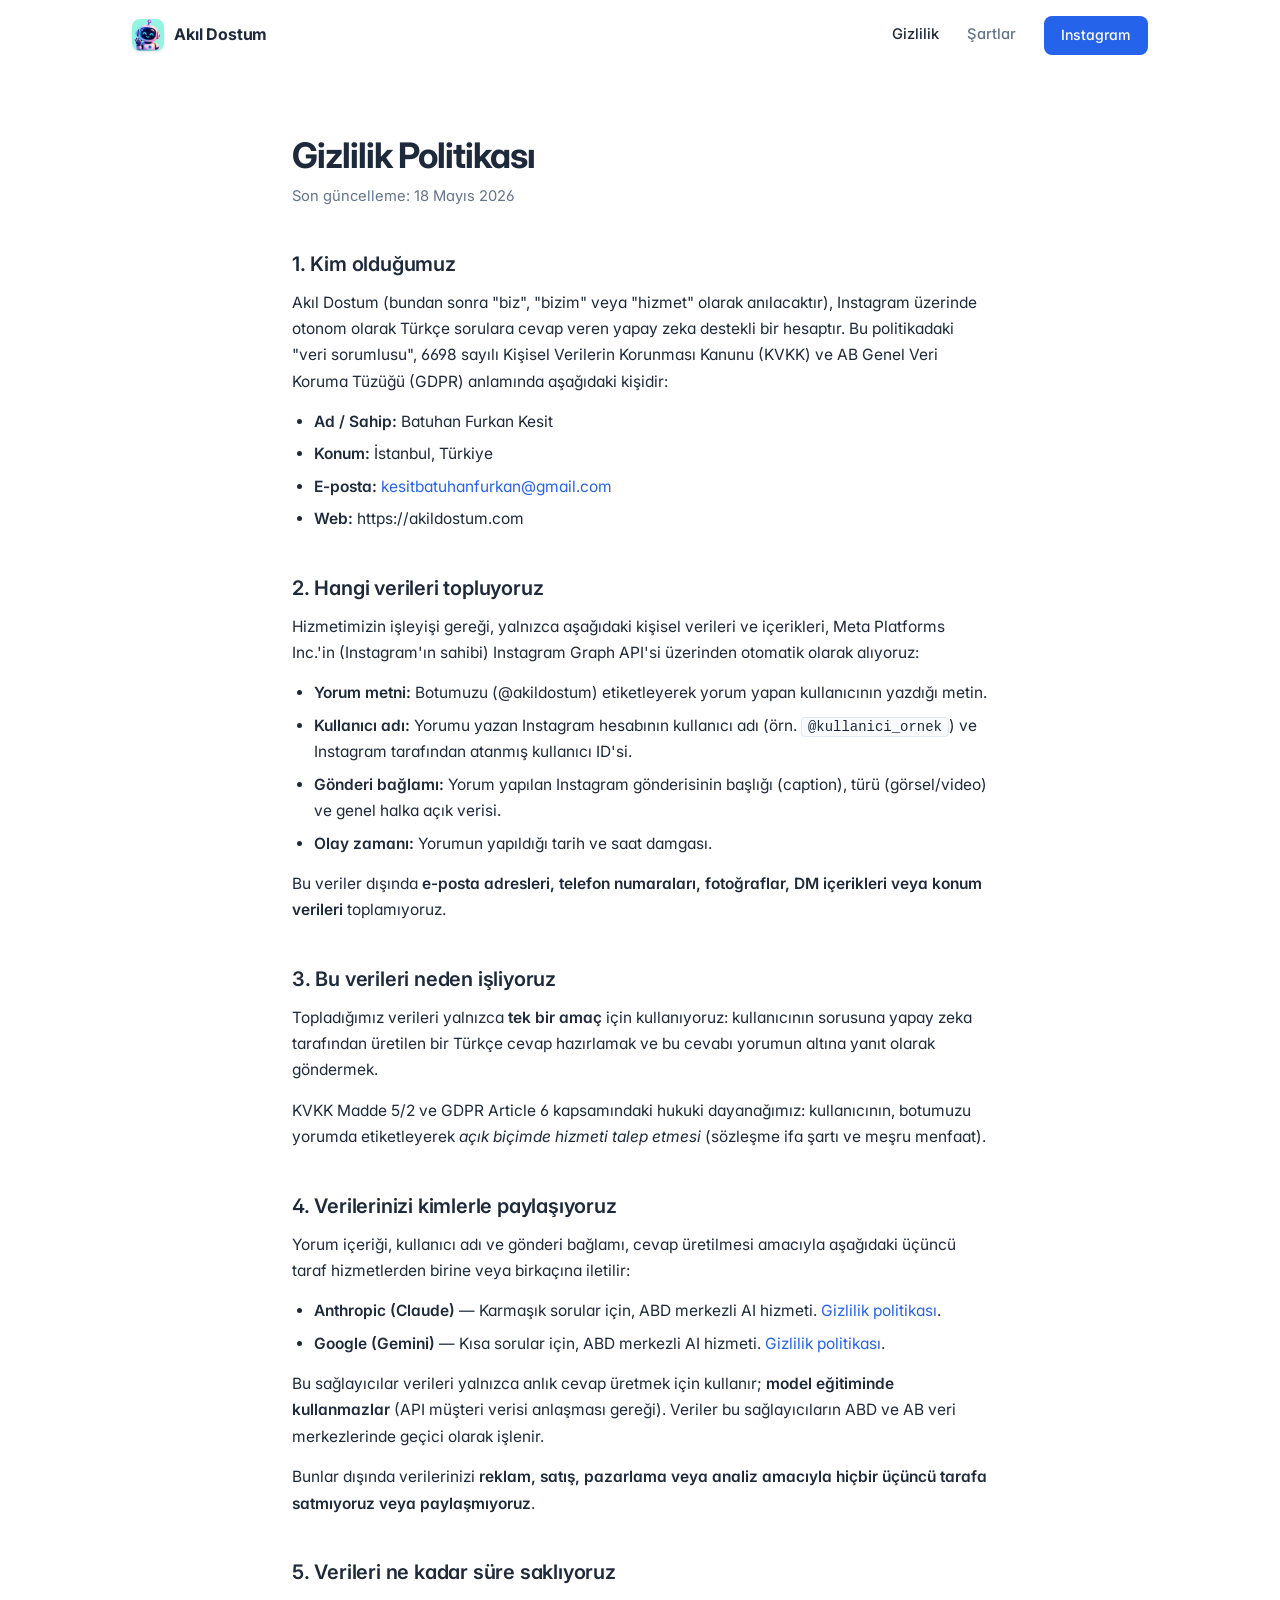
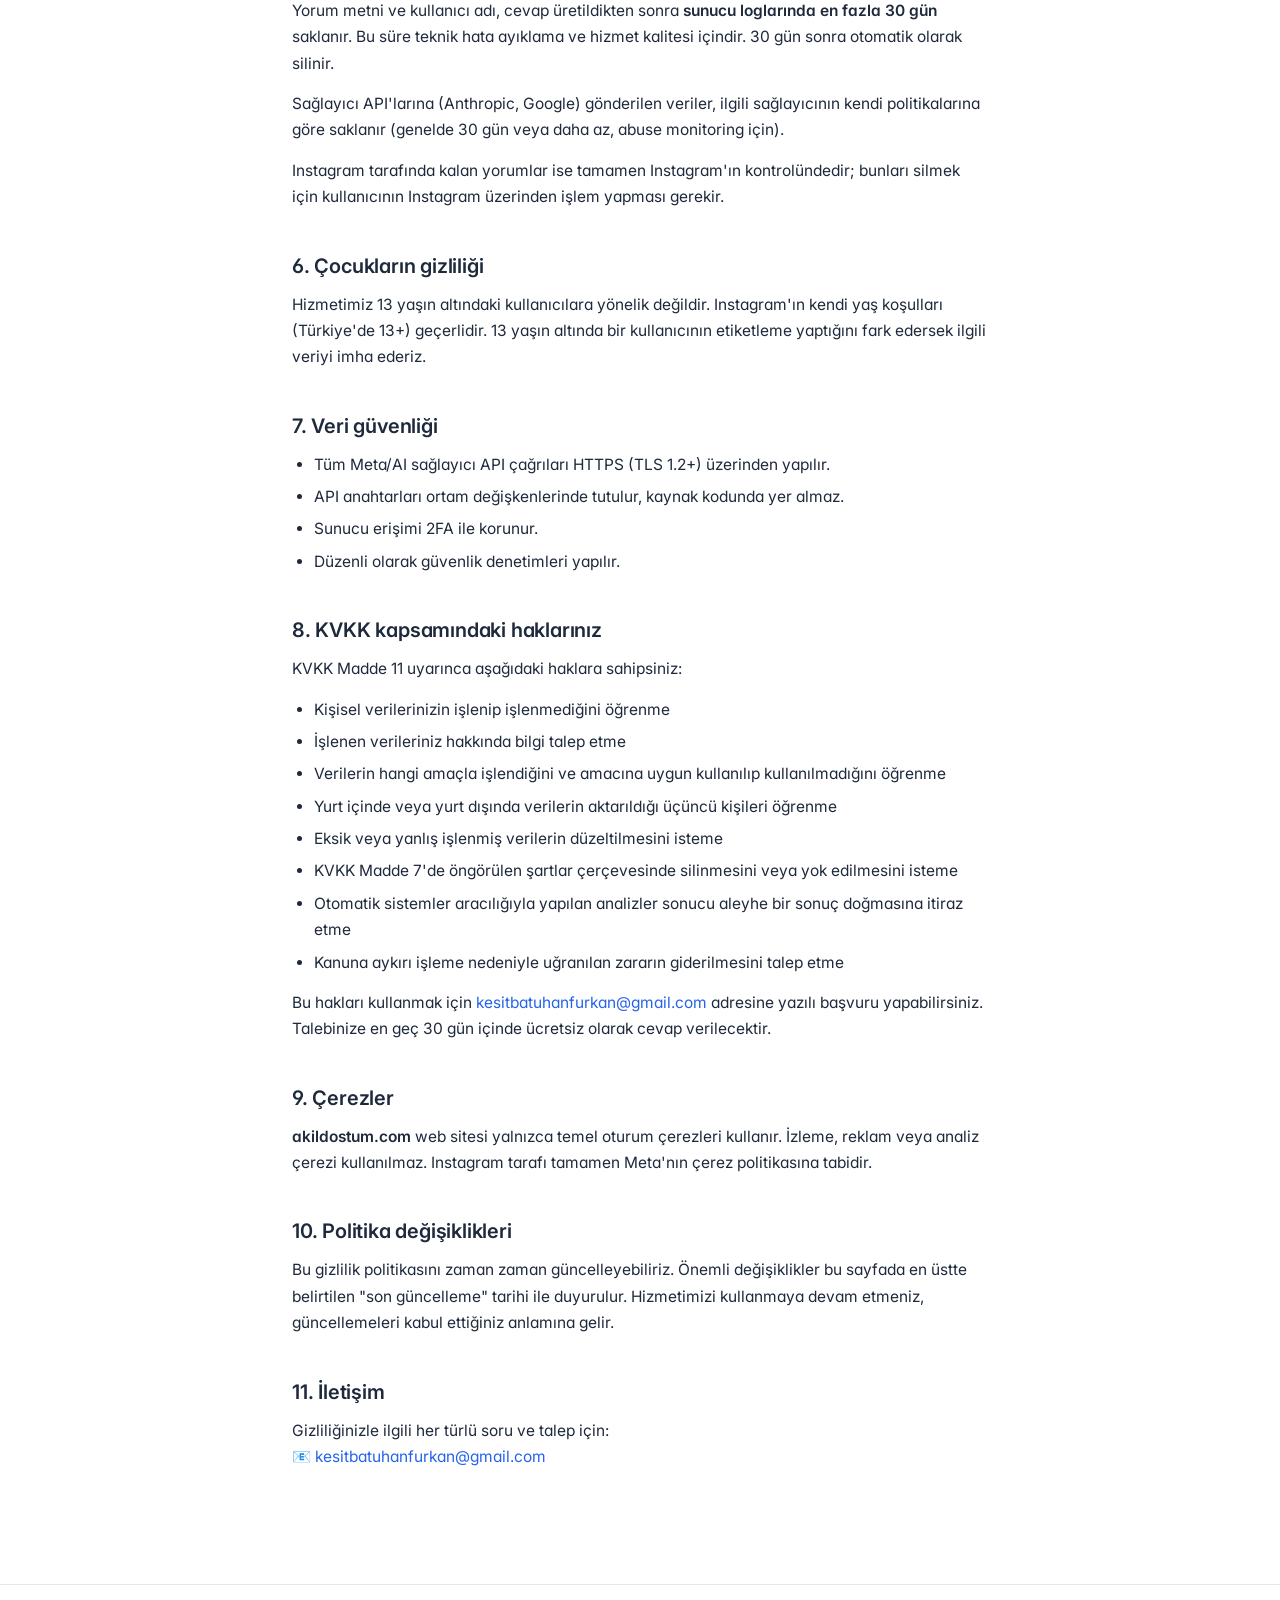
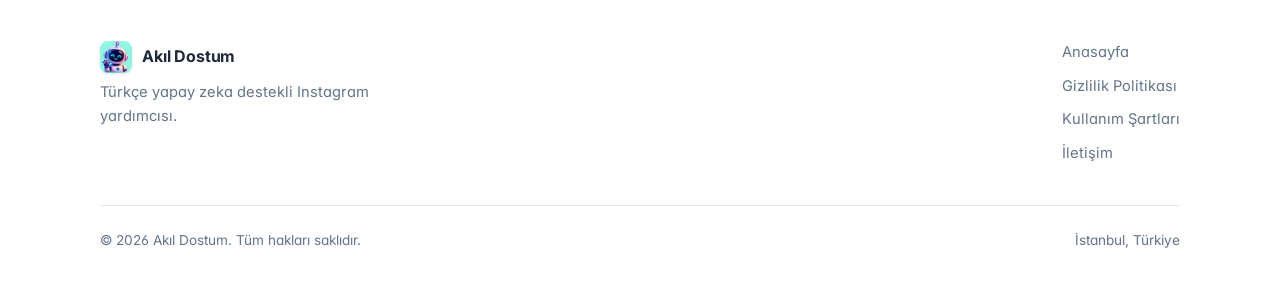
==== commit 24e1bbcc: "Add mascot intro section + robot favicon/logo across site - New 'Tanisalim' section after hero with " ====
--- a/privacy.html
+++ b/privacy.html
@@ -5,13 +5,16 @@
   <meta name="viewport" content="width=device-width, initial-scale=1.0" />
   <title>Gizlilik Politikası — Akıl Dostum</title>
   <meta name="description" content="Akıl Dostum'un kişisel verileri nasıl işlediği, sakladığı ve koruduğuna dair gizlilik politikası." />
-  <link rel="icon" type="image/svg+xml" href="/favicon.svg" />
+  <link rel="icon" type="image/png" sizes="32x32" href="/favicon-32.png" />
+  <link rel="icon" type="image/png" sizes="192x192" href="/favicon-192.png" />
+  <link rel="apple-touch-icon" href="/apple-touch-icon.png" />
+  <link rel="shortcut icon" href="/favicon.ico" />
   <link rel="stylesheet" href="/style.css" />
 </head>
 <body>
   <nav class="nav">
     <a href="/" class="brand">
-      <img src="/logo.svg" class="brand-logo" alt="" width="28" height="28">
+      <img src="/favicon-96.png" class="brand-logo" alt="" width="32" height="32">
       <span class="brand-name">Akıl Dostum</span>
     </a>
     <div class="nav-links">
@@ -179,7 +182,7 @@
     <div class="footer-inner">
       <div class="footer-brand">
         <a href="/" class="brand">
-          <img src="/logo.svg" class="brand-logo" alt="" width="28" height="28">
+          <img src="/favicon-96.png" class="brand-logo" alt="" width="32" height="32">
           <span class="brand-name">Akıl Dostum</span>
         </a>
         <p>Türkçe yapay zeka destekli Instagram yardımcısı.</p>
--- a/style.css
+++ b/style.css
@@ -94,9 +94,12 @@
 .brand:hover { color: var(--text); }
 
 .brand-logo {
-  width: 28px;
-  height: 28px;
+  width: 32px;
+  height: 32px;
   display: block;
+  border-radius: 8px;
+  box-shadow: 0 1px 3px rgba(15, 23, 42, 0.12);
+  object-fit: cover;
 }
 
 .brand-name {
@@ -121,7 +124,7 @@
 
 .nav-links a.active { color: var(--text); }
 
-.nav-links a.btn { color: white; }
+.nav-links a.btn { color: white; padding: 7px 16px; font-size: 0.88rem; }
 .nav-links a.btn:hover { color: white; }
 
 /* -----------------------------------------------------------
@@ -288,6 +291,205 @@
   color: var(--text-muted);
   font-size: 1.05rem;
   line-height: 1.6;
+}
+
+/* -----------------------------------------------------------
+   MEET — mascot tanitim bolumu (hero sonrasi)
+   ----------------------------------------------------------- */
+.meet {
+  padding: 96px 0;
+  border-top: 1px solid var(--border);
+}
+
+.meet-grid {
+  display: grid;
+  grid-template-columns: 1fr 1fr;
+  gap: 64px;
+  align-items: center;
+  max-width: 1080px;
+  margin: 0 auto;
+}
+
+/* --- Sol: gorsel + dekorasyon --- */
+.meet-visual {
+  position: relative;
+  aspect-ratio: 1 / 1;
+  max-width: 460px;
+  margin: 0 auto;
+  display: flex;
+  align-items: center;
+  justify-content: center;
+}
+
+.meet-img {
+  position: relative;
+  z-index: 2;
+  width: 80%;
+  height: auto;
+  border-radius: 32px;
+  box-shadow:
+    0 24px 60px rgba(99, 102, 241, 0.18),
+    0 8px 24px rgba(15, 23, 42, 0.08);
+  animation: meetFloat 6s ease-in-out infinite;
+}
+
+@keyframes meetFloat {
+  0%, 100% { transform: translateY(0); }
+  50% { transform: translateY(-12px); }
+}
+
+.meet-orbit {
+  position: absolute;
+  inset: 4%;
+  border: 1.5px dashed rgba(37, 99, 235, 0.18);
+  border-radius: 50%;
+  z-index: 0;
+  animation: meetOrbit 30s linear infinite;
+}
+
+.meet-orbit-2 {
+  inset: 14%;
+  border-color: rgba(168, 85, 247, 0.15);
+  animation-duration: 22s;
+  animation-direction: reverse;
+}
+
+@keyframes meetOrbit {
+  to { transform: rotate(360deg); }
+}
+
+.meet-glow {
+  position: absolute;
+  inset: 18%;
+  background: radial-gradient(circle, rgba(99, 102, 241, 0.18), rgba(20, 184, 166, 0.08) 60%, transparent 80%);
+  border-radius: 50%;
+  z-index: 1;
+  filter: blur(20px);
+  animation: meetPulse 4s ease-in-out infinite;
+}
+
+@keyframes meetPulse {
+  0%, 100% { opacity: 0.6; transform: scale(1); }
+  50% { opacity: 0.9; transform: scale(1.08); }
+}
+
+/* Etrafa serpilmis emoji-spark'lar */
+.meet-spark {
+  position: absolute;
+  font-size: 1.6rem;
+  z-index: 3;
+  animation: meetFloat 5s ease-in-out infinite;
+  filter: drop-shadow(0 4px 8px rgba(15, 23, 42, 0.15));
+}
+
+.meet-spark-1 { top: 6%; right: 8%; animation-delay: 0.5s; }
+.meet-spark-2 { bottom: 12%; left: 4%; animation-delay: 1.2s; font-size: 1.8rem; }
+.meet-spark-3 { top: 50%; right: 2%; animation-delay: 2s; font-size: 1.4rem; }
+
+/* --- Sag: metin --- */
+.meet-content h2 {
+  font-size: clamp(1.8rem, 3.5vw, 2.6rem);
+  margin-bottom: 16px;
+  line-height: 1.15;
+}
+
+.meet-content h2 em {
+  font-style: normal;
+  font-family: var(--font-serif);
+  font-weight: 400;
+  color: var(--accent);
+}
+
+.meet-lead {
+  font-size: 1.05rem;
+  color: var(--text-muted);
+  line-height: 1.6;
+  margin-bottom: 24px;
+}
+
+.meet-lead strong {
+  color: var(--text);
+  font-weight: 600;
+}
+
+/* Konusma balonu - bot karakteri konusuyor gibi */
+.meet-bubble {
+  background: var(--accent-soft);
+  border: 1px solid rgba(37, 99, 235, 0.15);
+  border-radius: 16px;
+  padding: 16px 20px;
+  margin-bottom: 28px;
+  position: relative;
+}
+
+.meet-bubble::before {
+  content: "";
+  position: absolute;
+  top: -10px;
+  left: 32px;
+  width: 18px;
+  height: 18px;
+  background: var(--accent-soft);
+  border-top: 1px solid rgba(37, 99, 235, 0.15);
+  border-left: 1px solid rgba(37, 99, 235, 0.15);
+  transform: rotate(45deg);
+}
+
+.meet-bubble-author {
+  display: block;
+  font-size: 0.78rem;
+  font-weight: 600;
+  color: var(--accent);
+  margin-bottom: 6px;
+}
+
+.meet-bubble p {
+  font-size: 0.97rem;
+  color: var(--text);
+  line-height: 1.55;
+  font-style: italic;
+}
+
+/* Ozellikler listesi */
+.meet-traits {
+  list-style: none;
+  display: flex;
+  flex-direction: column;
+  gap: 12px;
+  padding: 0;
+}
+
+.meet-traits li {
+  display: flex;
+  align-items: flex-start;
+  gap: 12px;
+  font-size: 0.95rem;
+  color: var(--text-muted);
+  line-height: 1.5;
+}
+
+.meet-traits svg {
+  color: var(--success);
+  flex-shrink: 0;
+  margin-top: 3px;
+}
+
+.meet-traits strong {
+  color: var(--text);
+  font-weight: 600;
+}
+
+/* --- Responsive --- */
+@media (max-width: 820px) {
+  .meet { padding: 60px 0; }
+  .meet-grid {
+    grid-template-columns: 1fr;
+    gap: 40px;
+  }
+  .meet-visual { max-width: 320px; }
+  .meet-content { text-align: center; }
+  .meet-bubble::before { left: 50%; transform: translateX(-50%) rotate(45deg); }
+  .meet-traits li { text-align: left; }
 }
 
 /* -----------------------------------------------------------
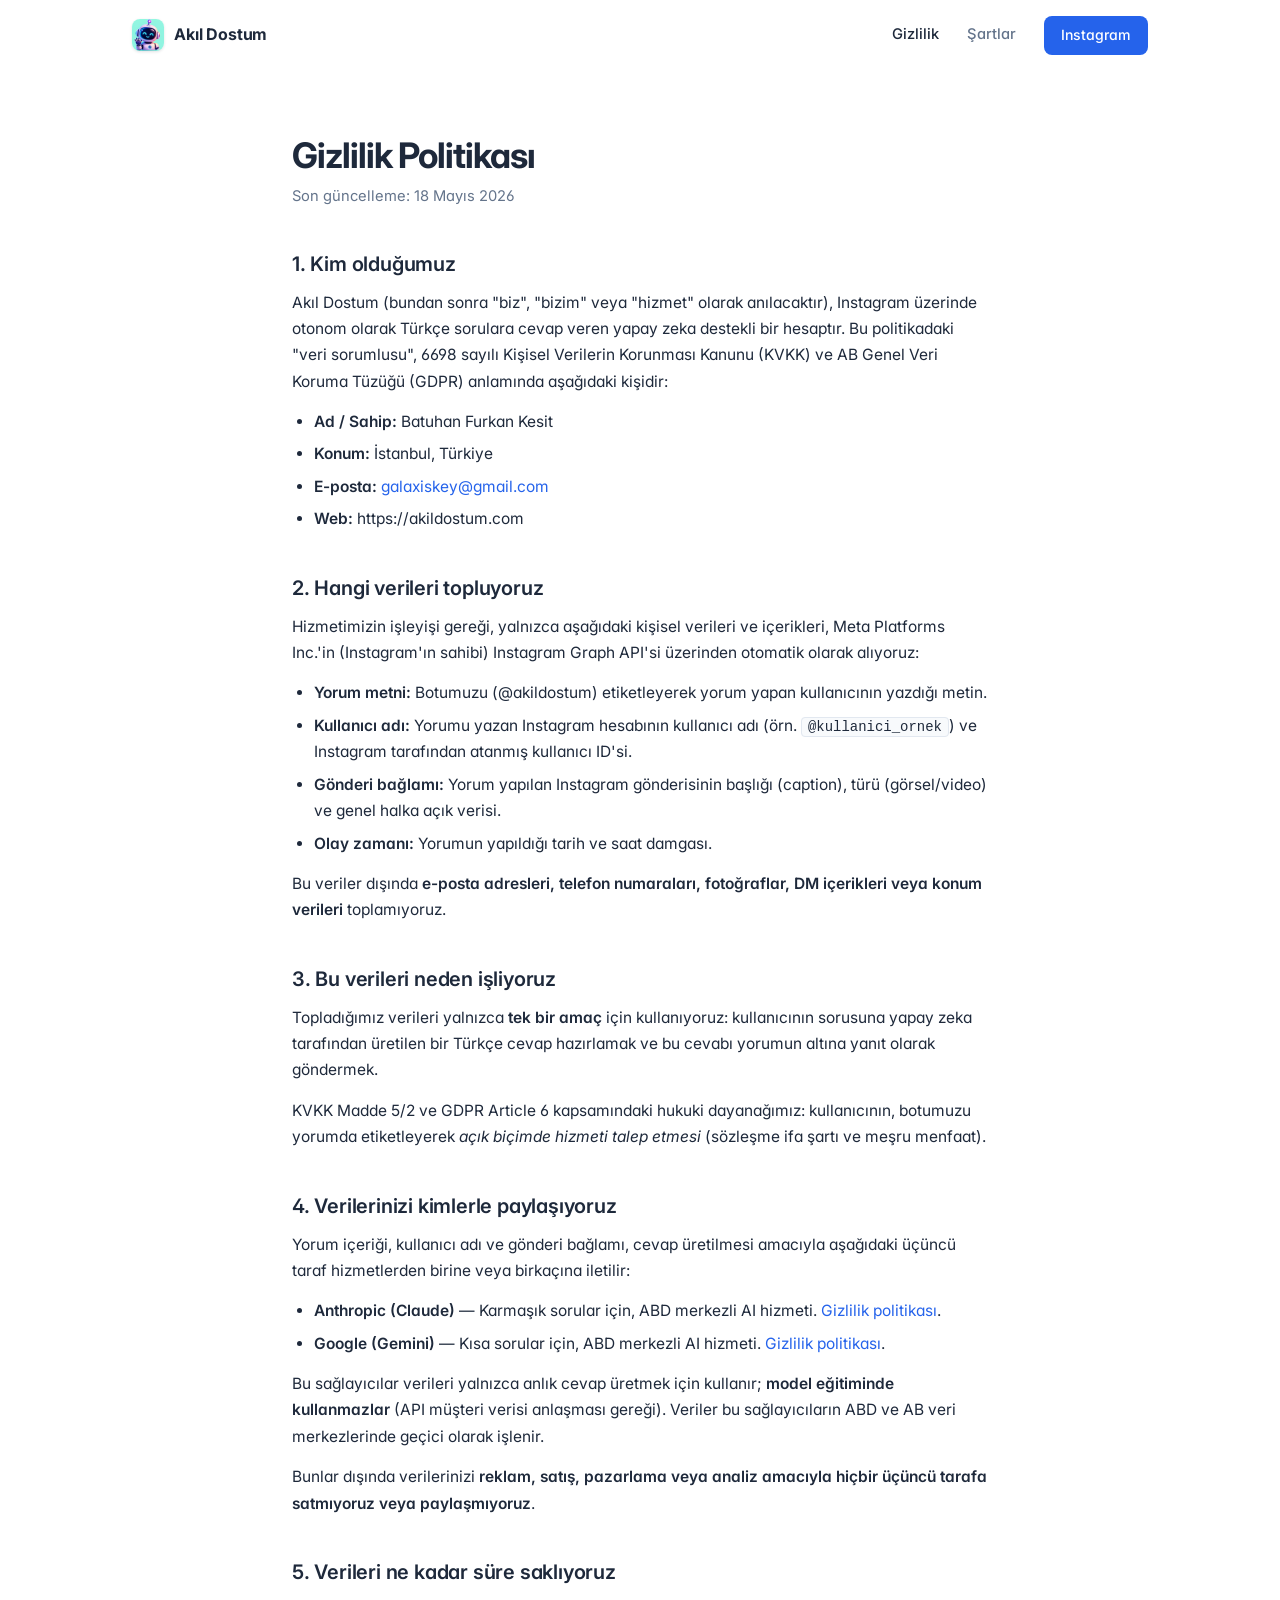
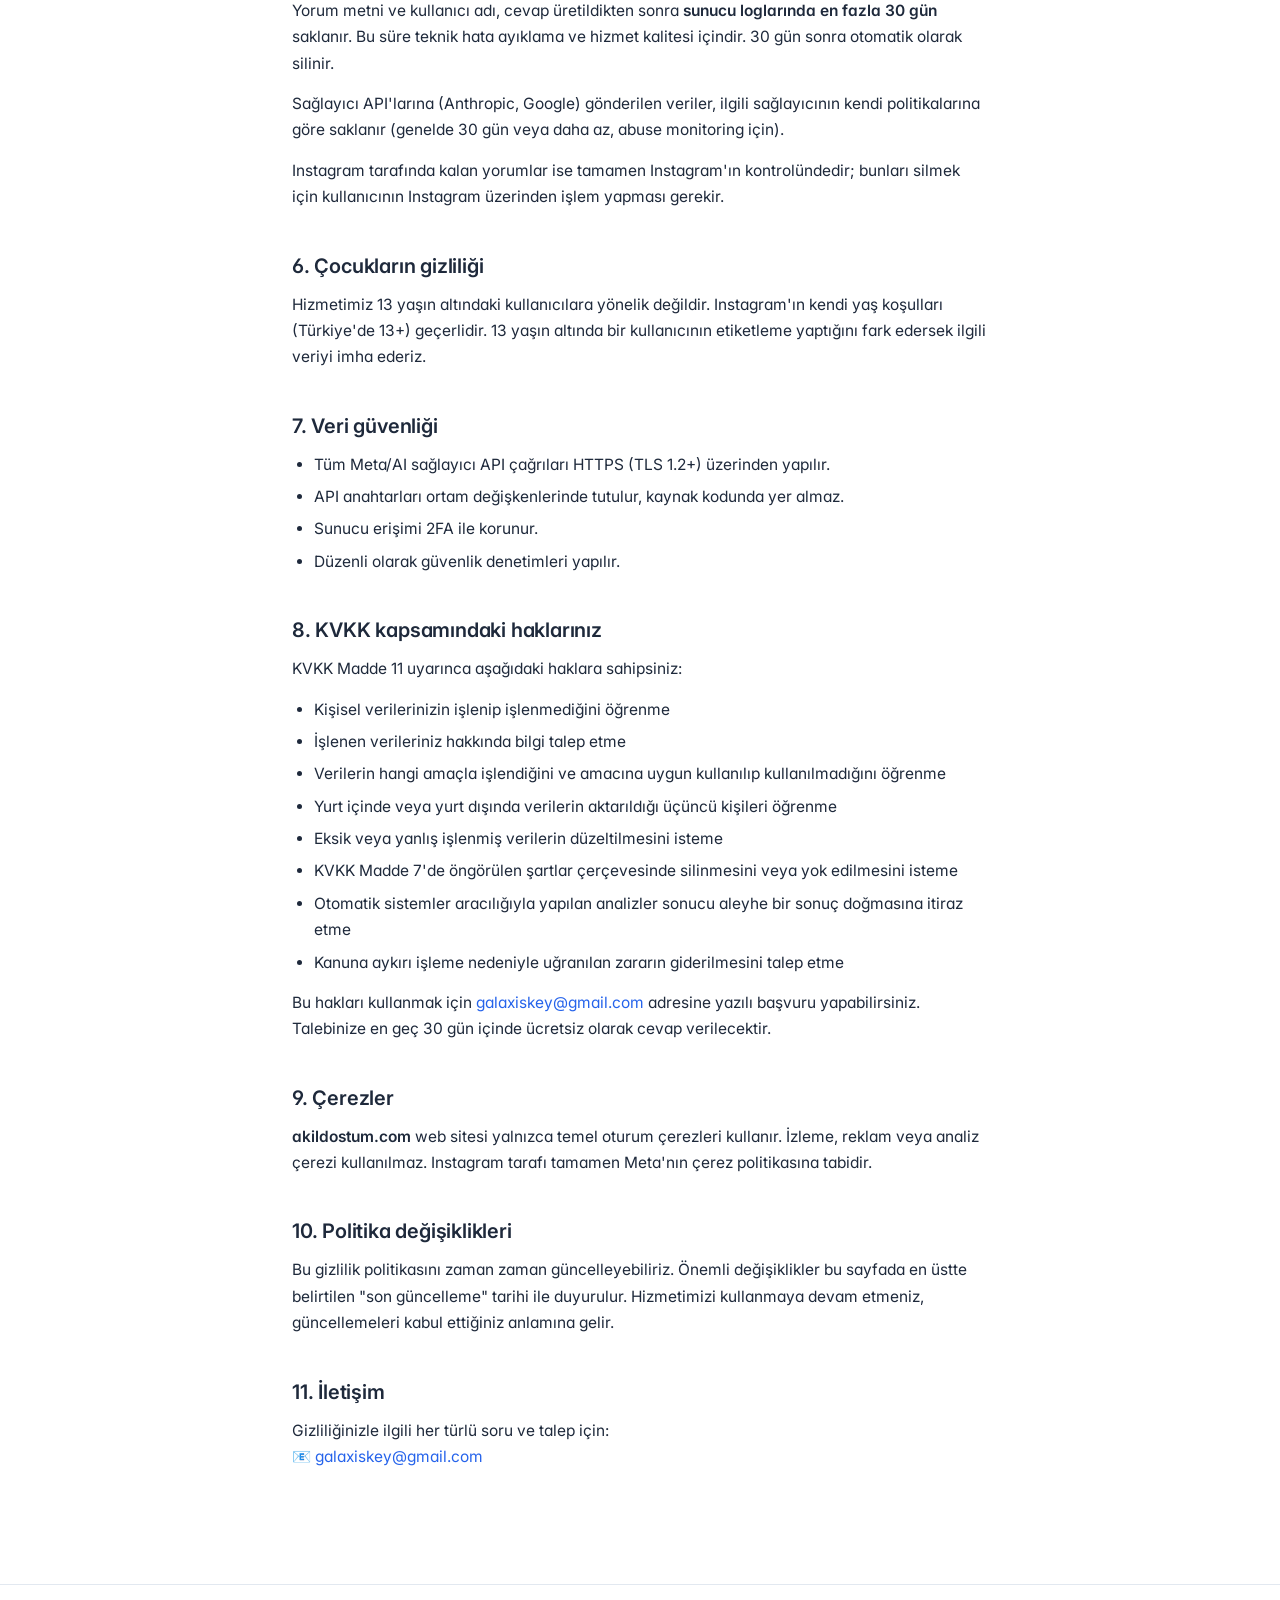
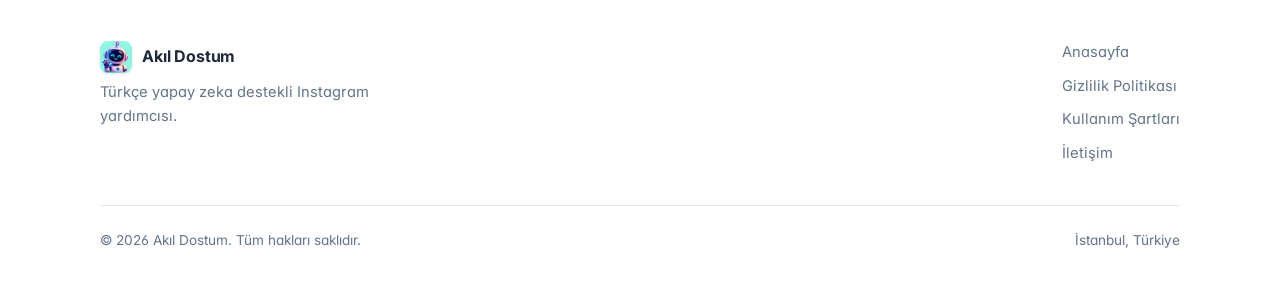
==== commit f402fa31: "Update contact email to galaxiskey@gmail.com across site" ====
--- a/privacy.html
+++ b/privacy.html
@@ -39,7 +39,7 @@
     <ul>
       <li><strong>Ad / Sahip:</strong> Batuhan Furkan Kesit</li>
       <li><strong>Konum:</strong> İstanbul, Türkiye</li>
-      <li><strong>E-posta:</strong> <a href="mailto:kesitbatuhanfurkan@gmail.com">kesitbatuhanfurkan@gmail.com</a></li>
+      <li><strong>E-posta:</strong> <a href="mailto:galaxiskey@gmail.com">galaxiskey@gmail.com</a></li>
       <li><strong>Web:</strong> https://akildostum.com</li>
     </ul>
 
@@ -151,7 +151,7 @@
       <li>Kanuna aykırı işleme nedeniyle uğranılan zararın giderilmesini talep etme</li>
     </ul>
     <p>
-      Bu hakları kullanmak için <a href="mailto:kesitbatuhanfurkan@gmail.com">kesitbatuhanfurkan@gmail.com</a>
+      Bu hakları kullanmak için <a href="mailto:galaxiskey@gmail.com">galaxiskey@gmail.com</a>
       adresine yazılı başvuru yapabilirsiniz. Talebinize en geç 30 gün içinde
       ücretsiz olarak cevap verilecektir.
     </p>
@@ -174,7 +174,7 @@
     <p>
       Gizliliğinizle ilgili her türlü soru ve talep için:
       <br />
-      📧 <a href="mailto:kesitbatuhanfurkan@gmail.com">kesitbatuhanfurkan@gmail.com</a>
+      📧 <a href="mailto:galaxiskey@gmail.com">galaxiskey@gmail.com</a>
     </p>
   </main>
 
@@ -191,7 +191,7 @@
         <a href="/">Anasayfa</a>
         <a href="/privacy.html">Gizlilik Politikası</a>
         <a href="/terms.html">Kullanım Şartları</a>
-        <a href="mailto:kesitbatuhanfurkan@gmail.com">İletişim</a>
+        <a href="mailto:galaxiskey@gmail.com">İletişim</a>
       </div>
     </div>
     <div class="footer-bottom">
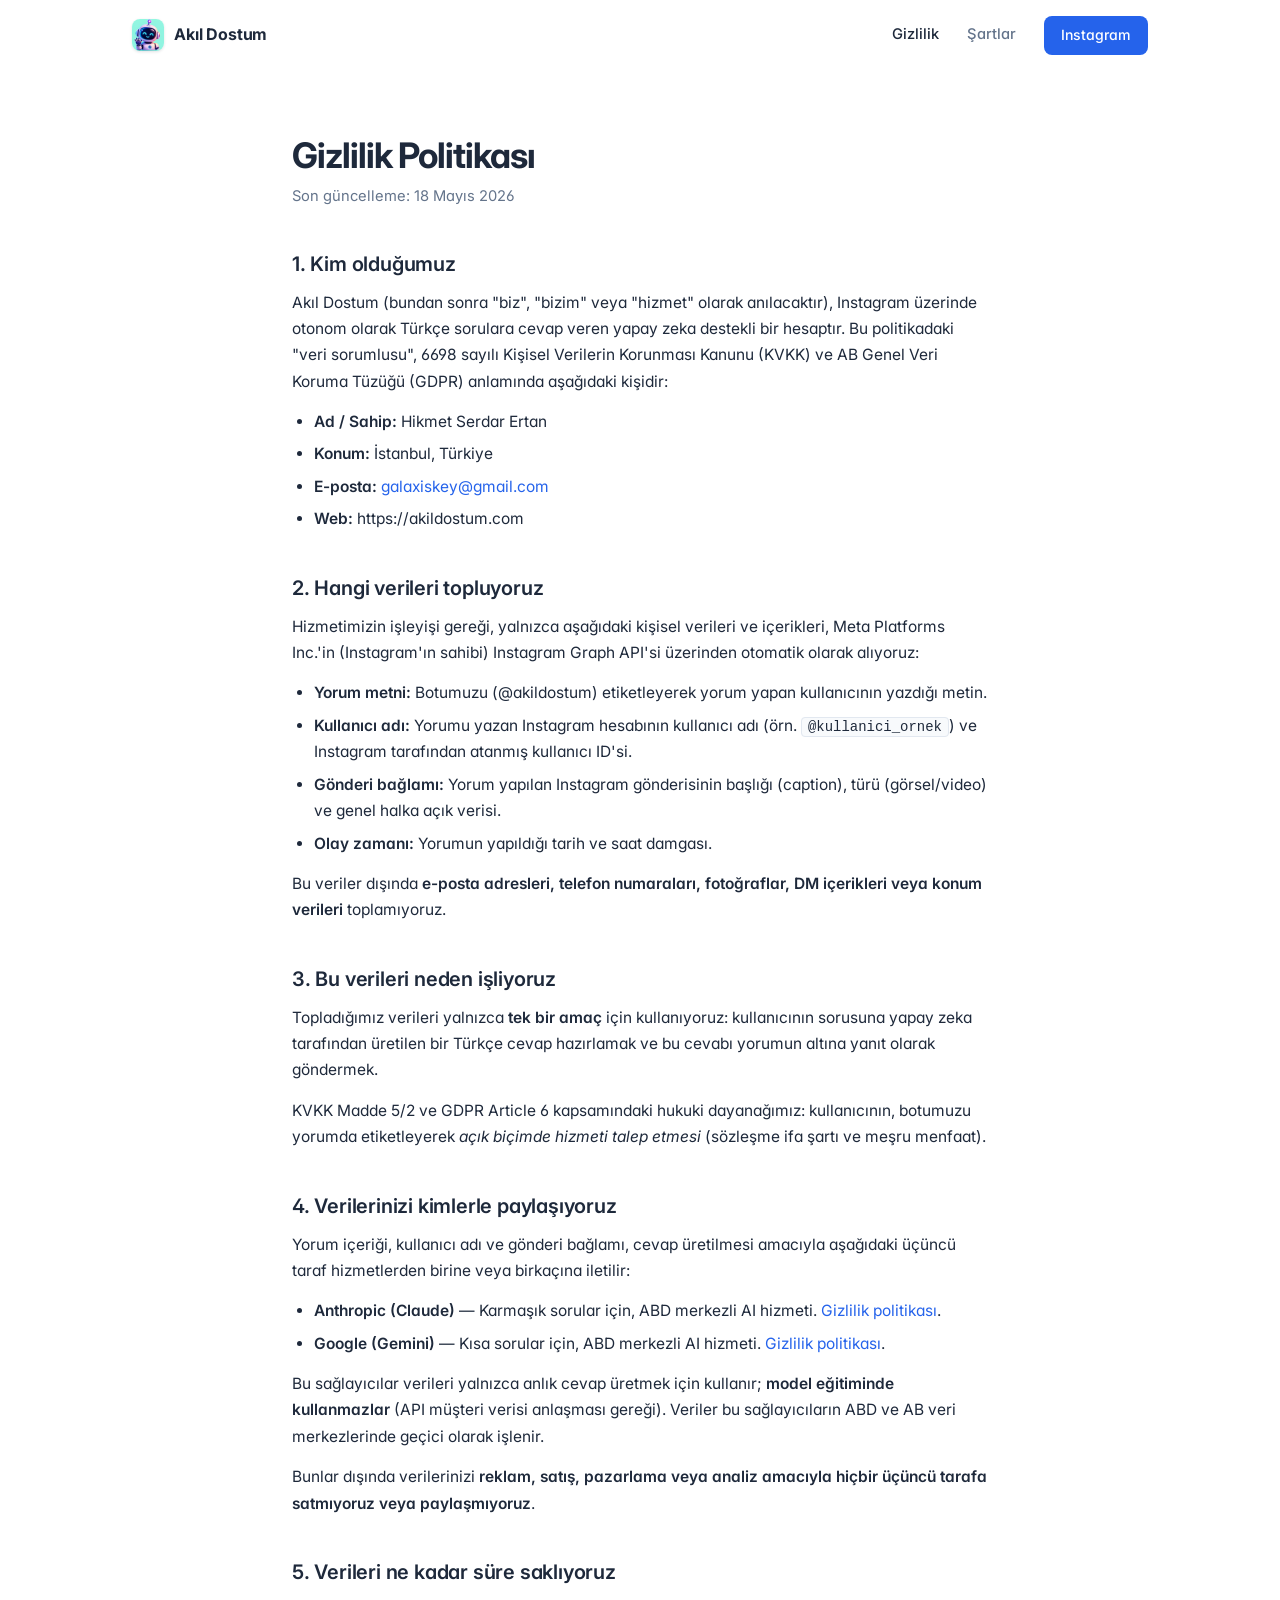
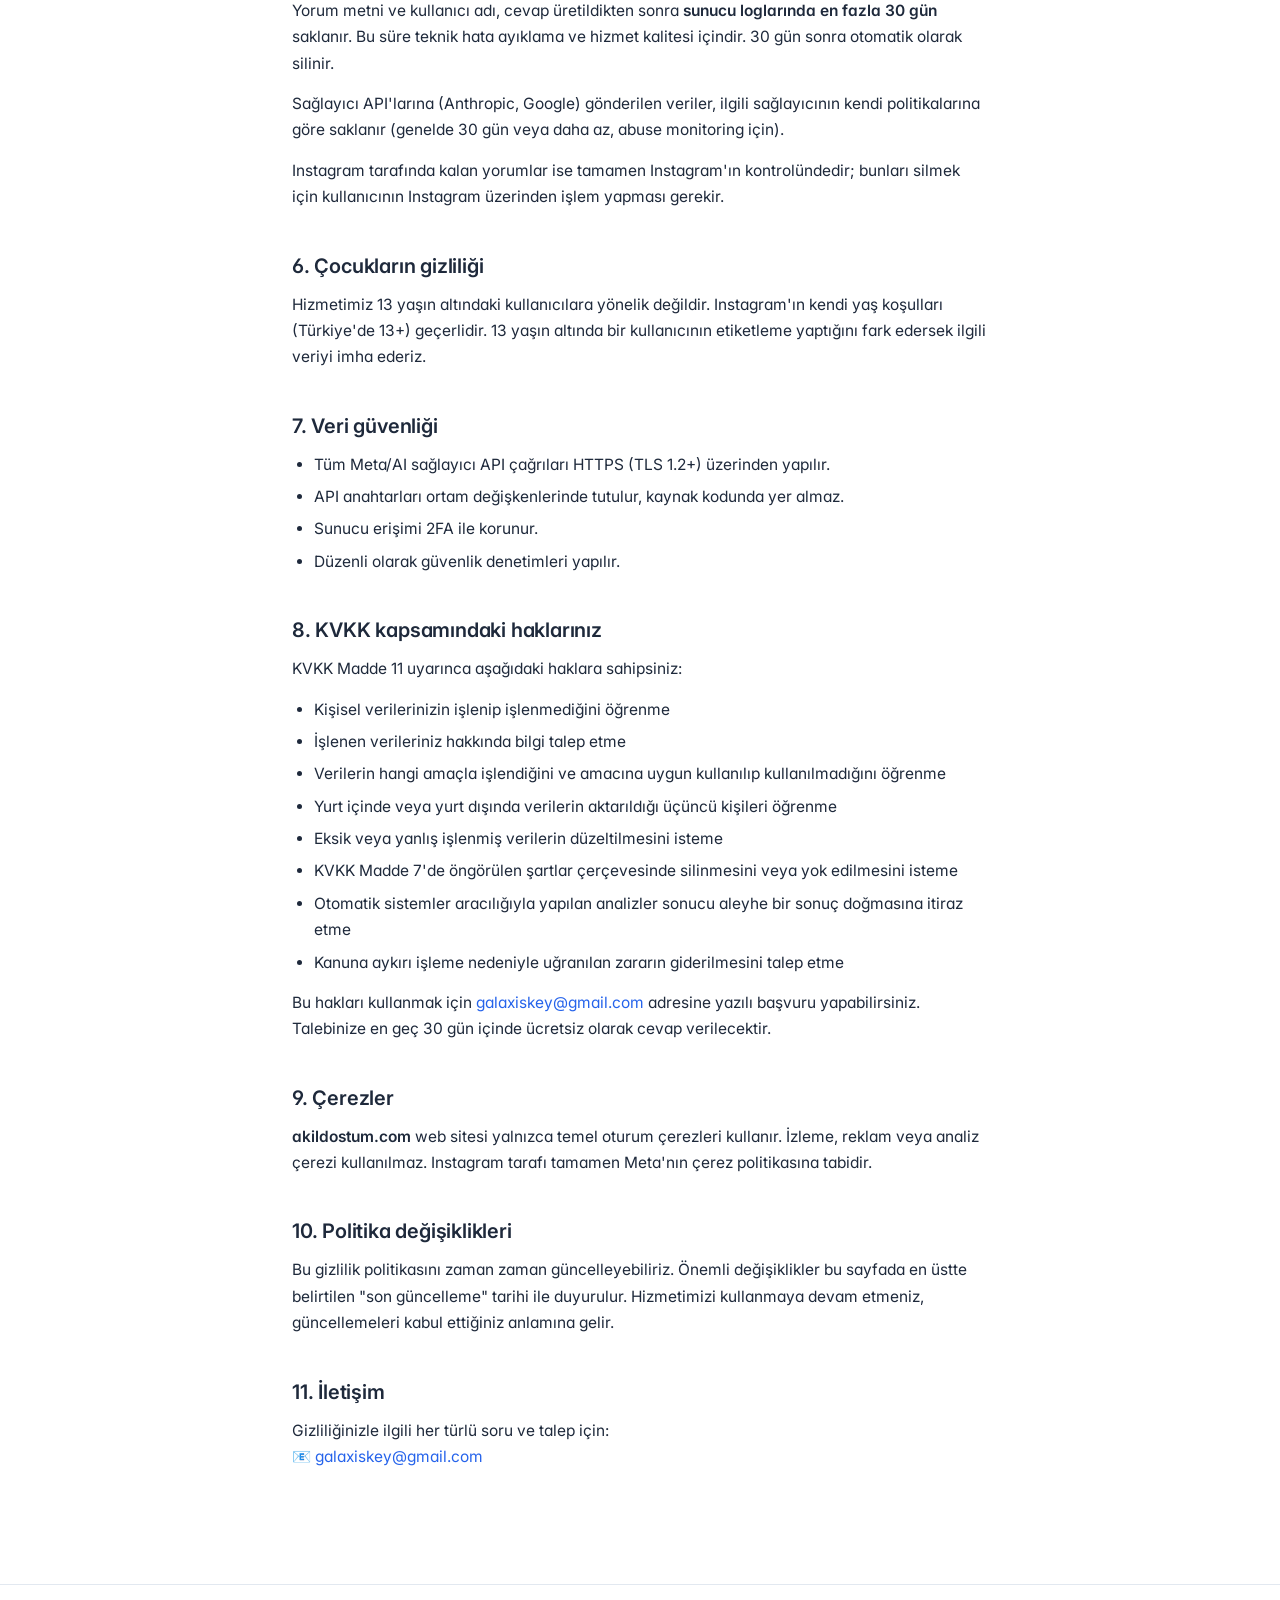
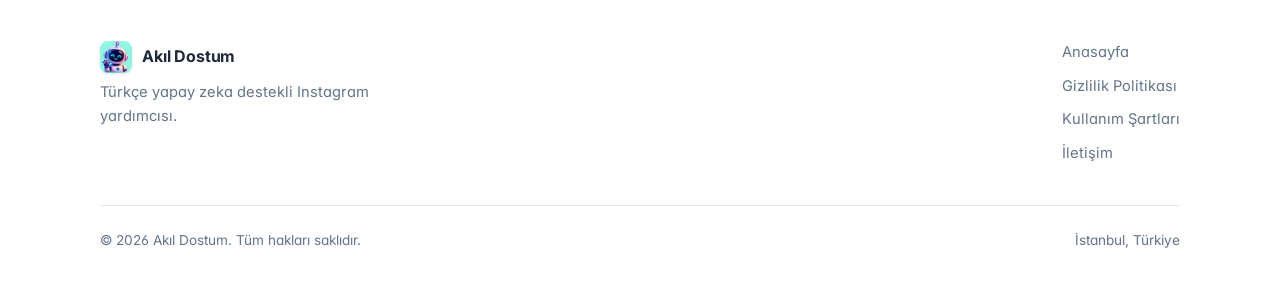
==== commit 8ba14545: "Update data controller name to Hikmet Serdar Ertan" ====
--- a/privacy.html
+++ b/privacy.html
@@ -37,7 +37,7 @@
       aşağıdaki kişidir:
     </p>
     <ul>
-      <li><strong>Ad / Sahip:</strong> Batuhan Furkan Kesit</li>
+      <li><strong>Ad / Sahip:</strong> Hikmet Serdar Ertan</li>
       <li><strong>Konum:</strong> İstanbul, Türkiye</li>
       <li><strong>E-posta:</strong> <a href="mailto:galaxiskey@gmail.com">galaxiskey@gmail.com</a></li>
       <li><strong>Web:</strong> https://akildostum.com</li>
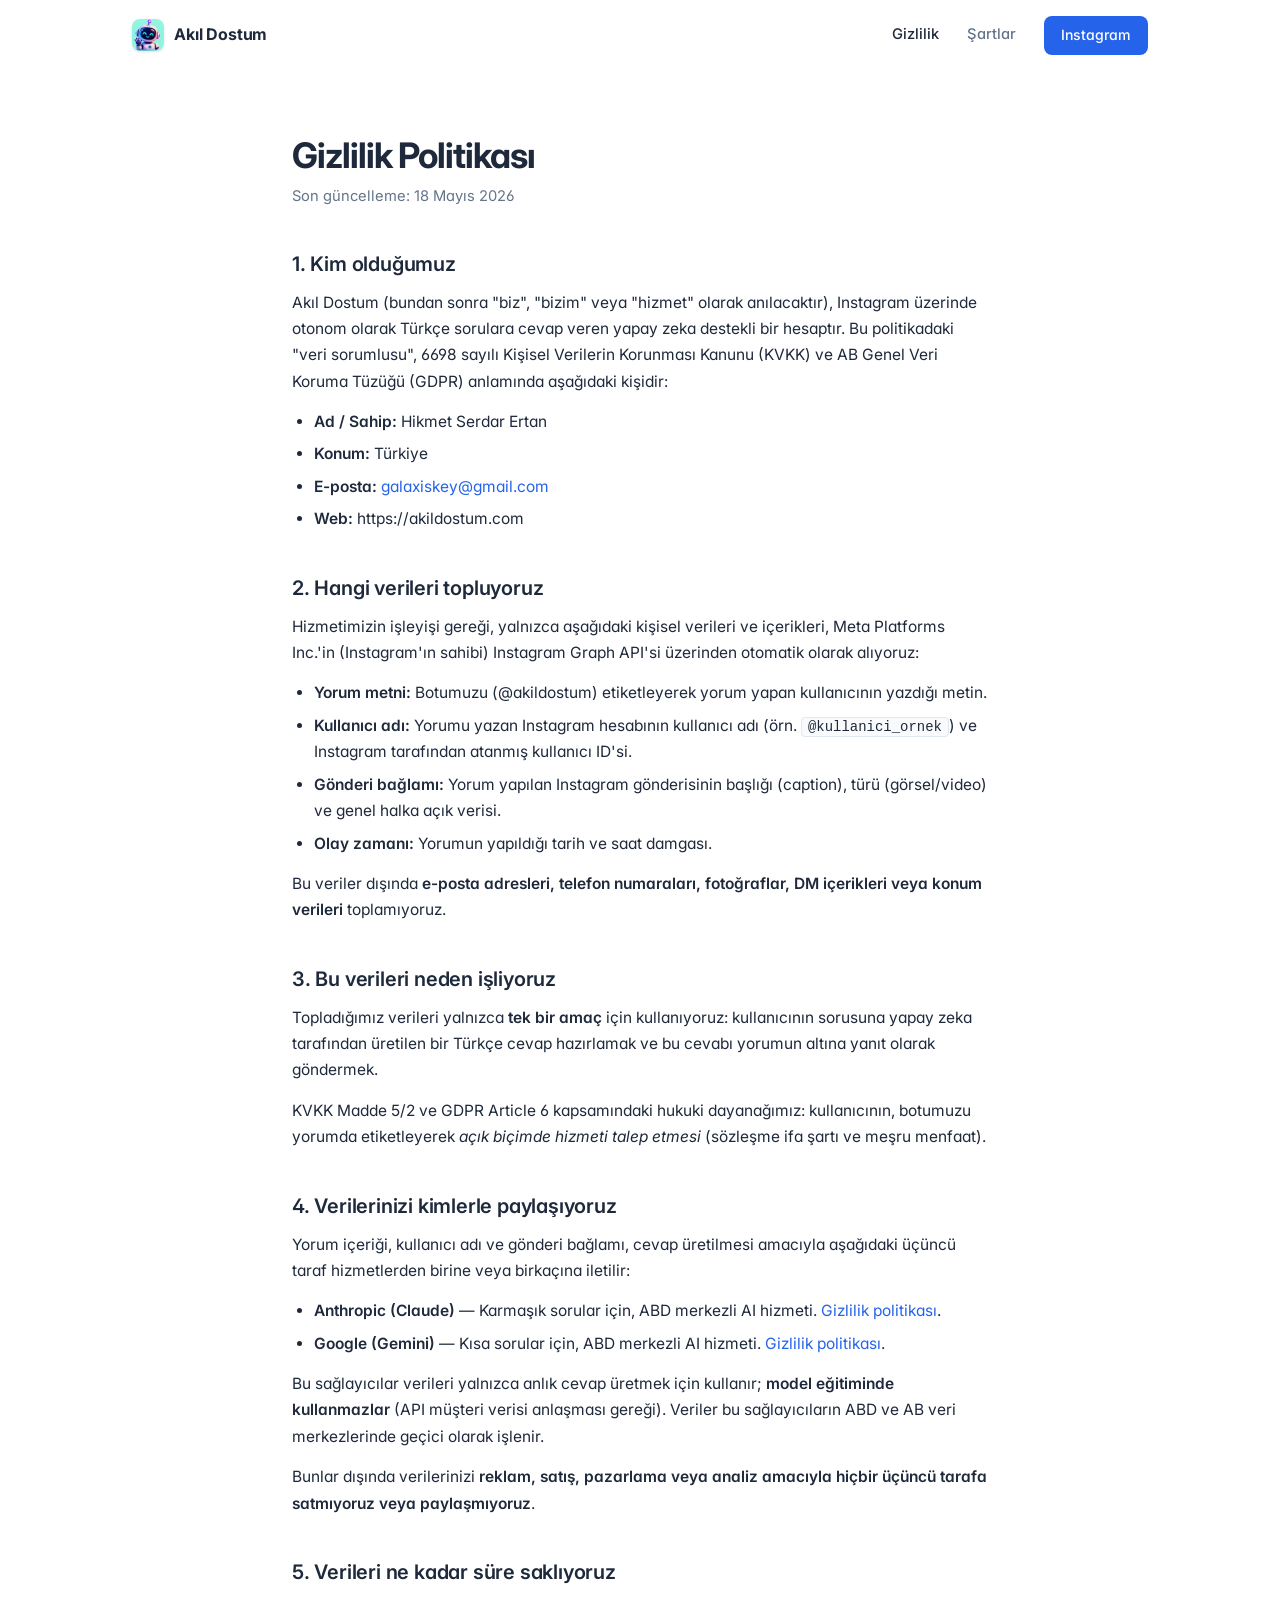
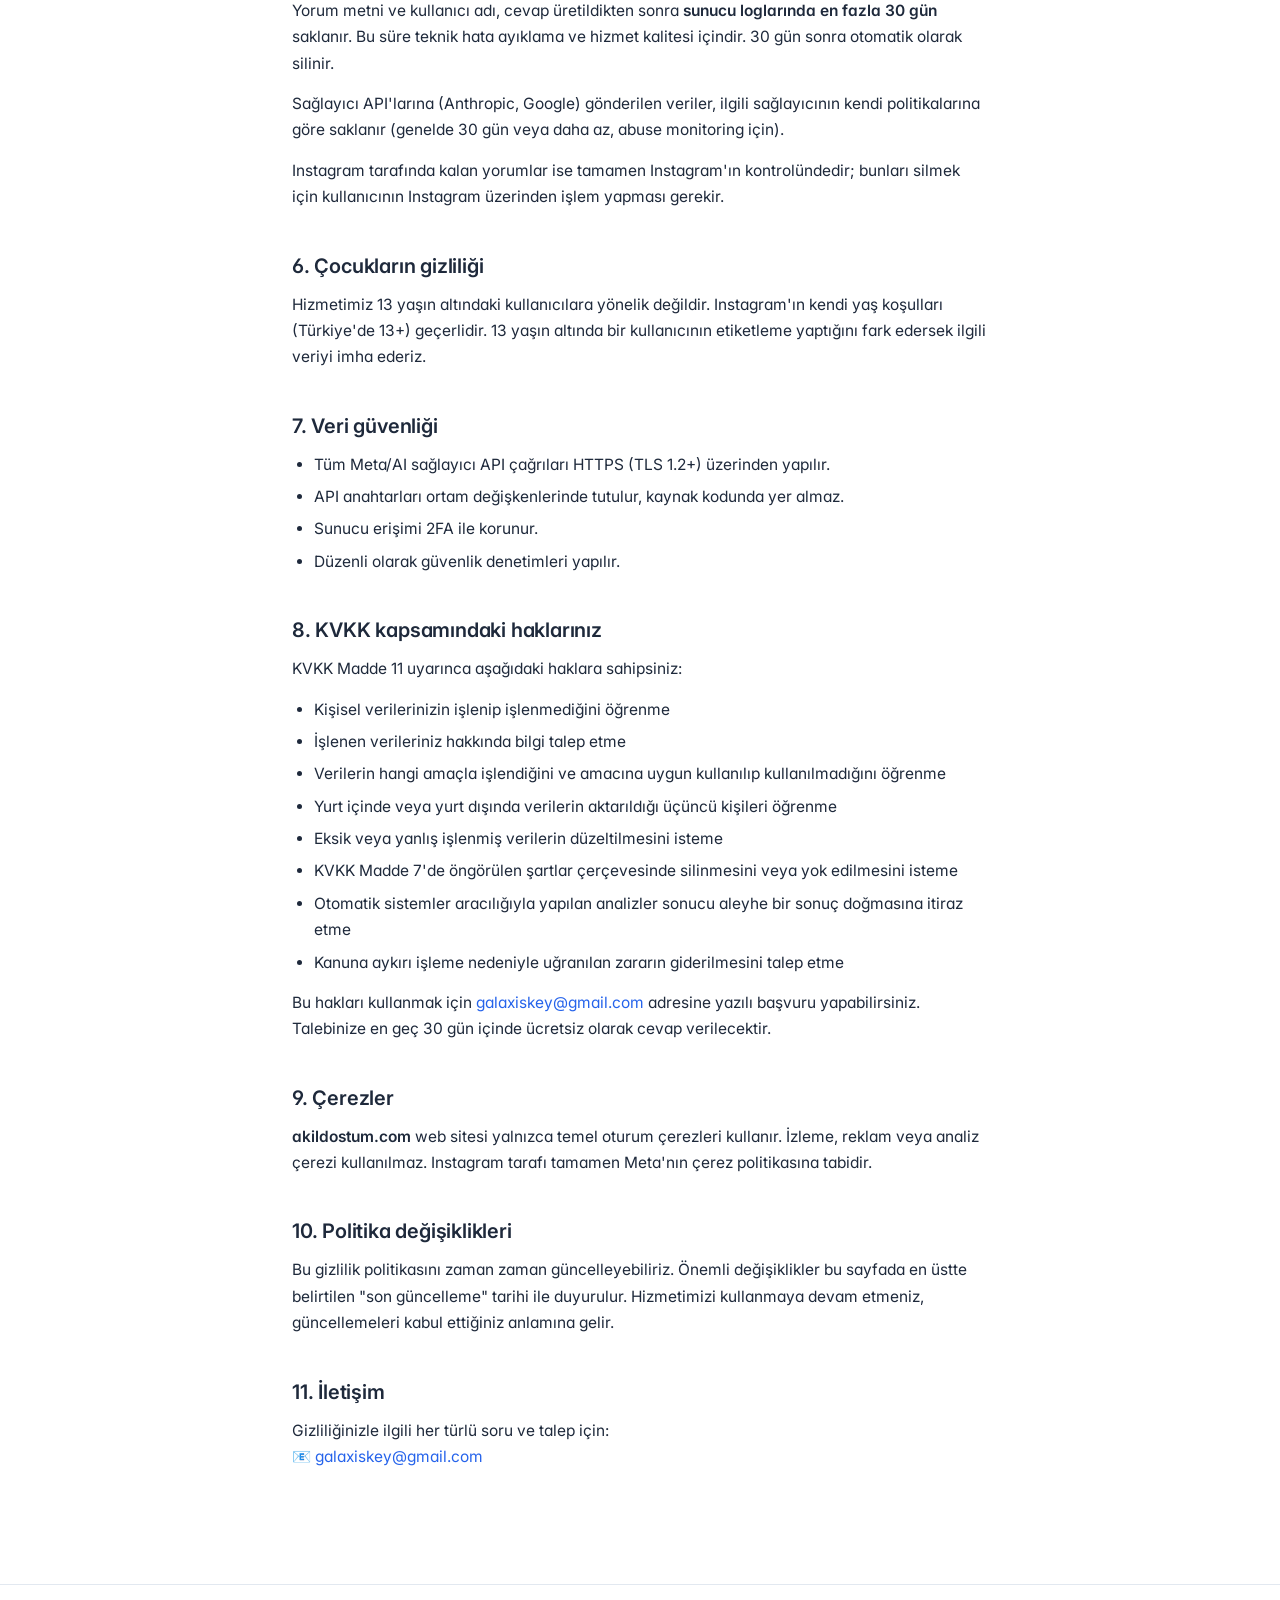
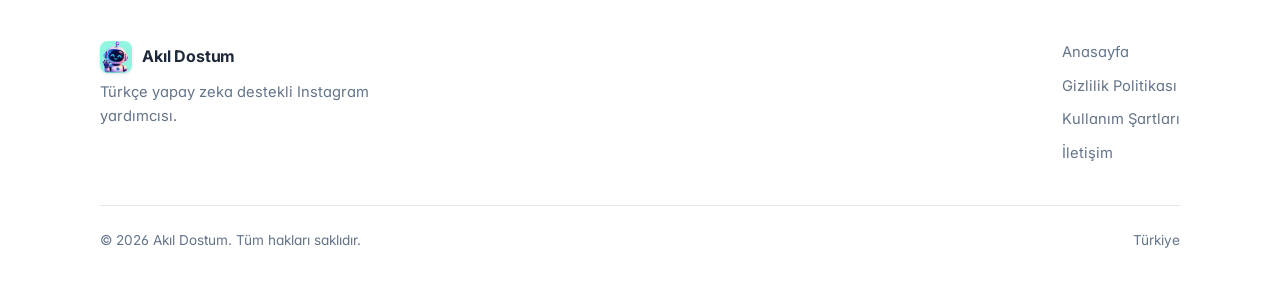
==== commit b1875cb2: "Anonymize location: remove specific city, keep only Türkiye" ====
--- a/privacy.html
+++ b/privacy.html
@@ -38,7 +38,7 @@
     </p>
     <ul>
       <li><strong>Ad / Sahip:</strong> Hikmet Serdar Ertan</li>
-      <li><strong>Konum:</strong> İstanbul, Türkiye</li>
+      <li><strong>Konum:</strong> Türkiye</li>
       <li><strong>E-posta:</strong> <a href="mailto:galaxiskey@gmail.com">galaxiskey@gmail.com</a></li>
       <li><strong>Web:</strong> https://akildostum.com</li>
     </ul>
@@ -196,7 +196,7 @@
     </div>
     <div class="footer-bottom">
       <span class="muted">© 2026 Akıl Dostum. Tüm hakları saklıdır.</span>
-      <span class="muted">İstanbul, Türkiye</span>
+      <span class="muted">Türkiye</span>
     </div>
   </footer>
 </body>
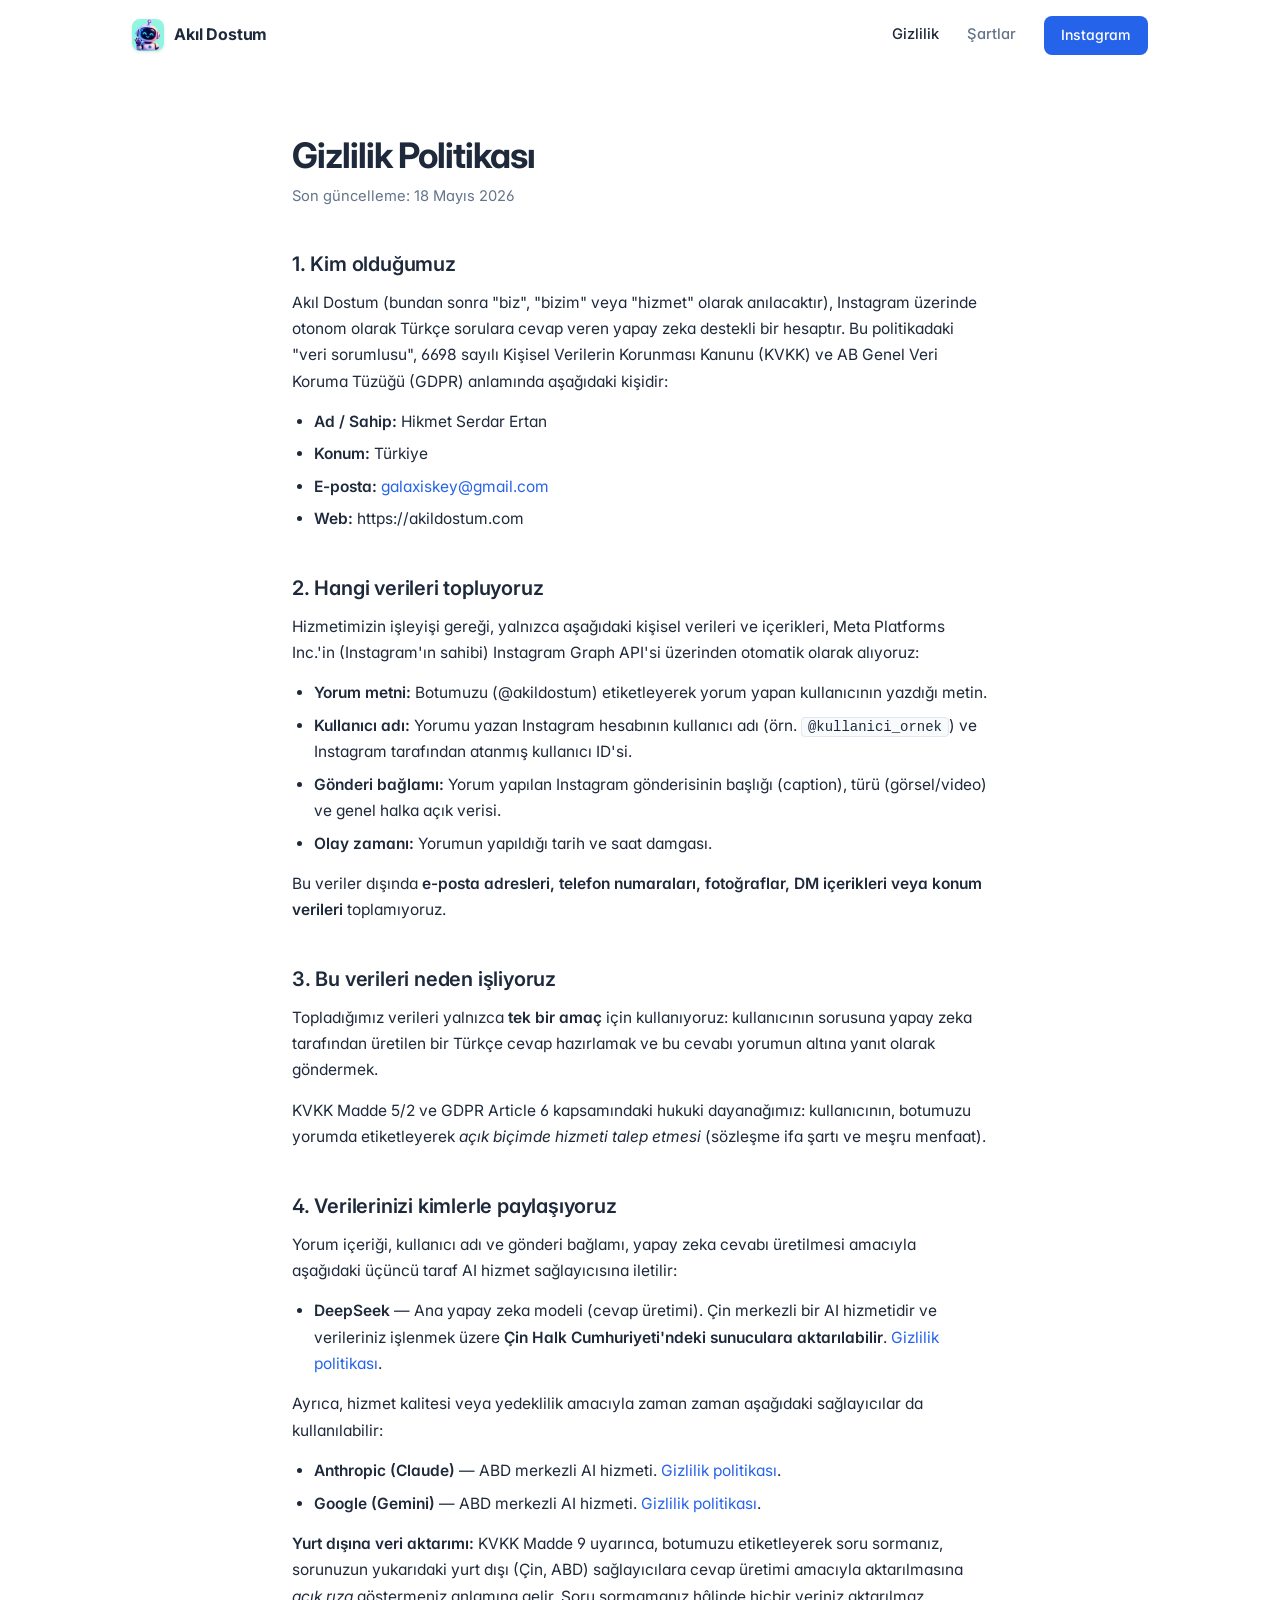
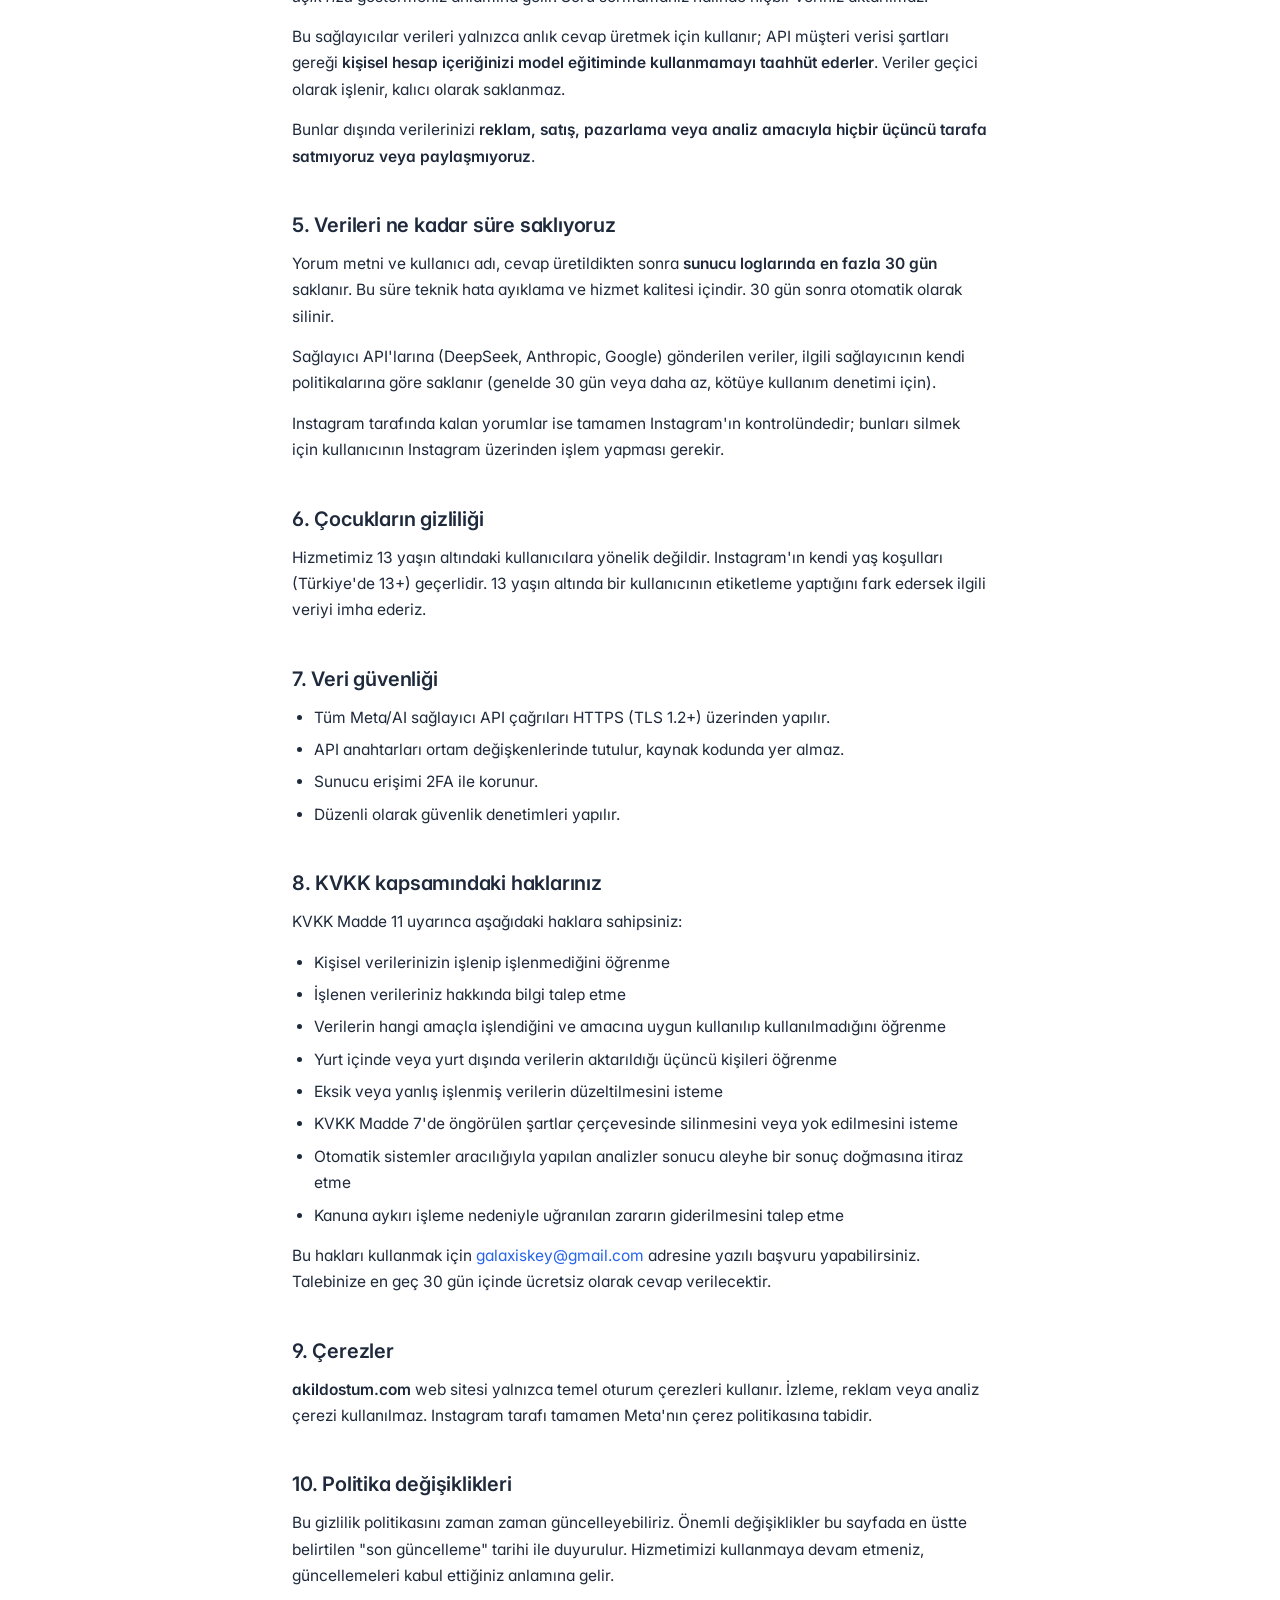
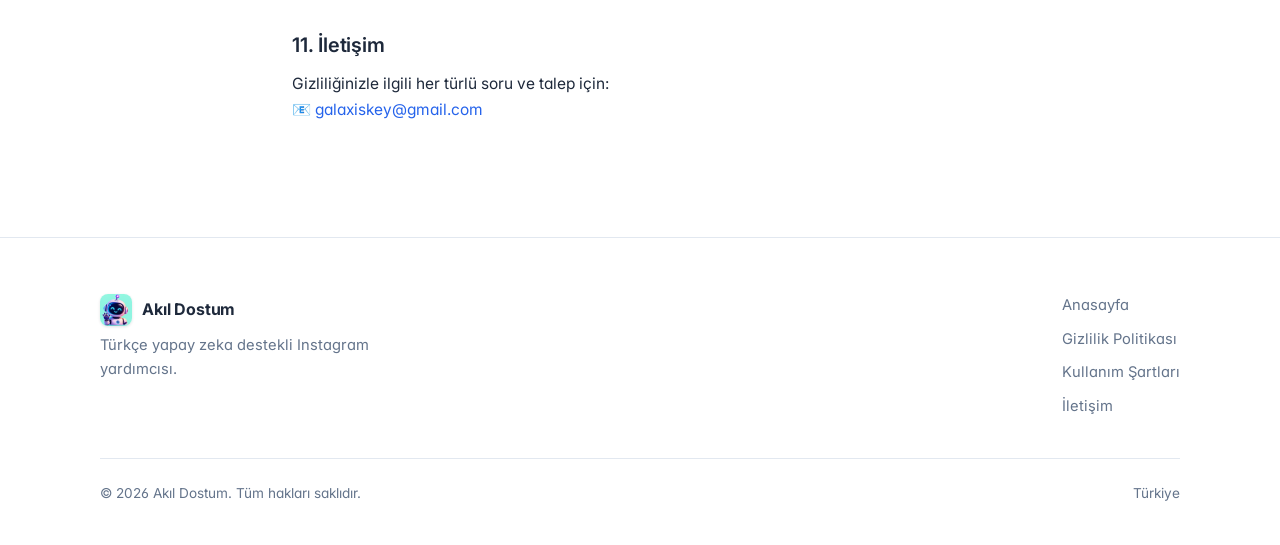
==== commit 269290c0: "Switch AI provider to DeepSeek in privacy/terms/site copy" ====
--- a/privacy.html
+++ b/privacy.html
@@ -85,23 +85,42 @@
 
     <h2>4. Verilerinizi kimlerle paylaşıyoruz</h2>
     <p>
-      Yorum içeriği, kullanıcı adı ve gönderi bağlamı, cevap üretilmesi amacıyla
-      aşağıdaki üçüncü taraf hizmetlerden birine veya birkaçına iletilir:
-    </p>
-    <ul>
-      <li>
-        <strong>Anthropic (Claude)</strong> — Karmaşık sorular için, ABD merkezli AI hizmeti.
+      Yorum içeriği, kullanıcı adı ve gönderi bağlamı, yapay zeka cevabı üretilmesi
+      amacıyla aşağıdaki üçüncü taraf AI hizmet sağlayıcısına iletilir:
+    </p>
+    <ul>
+      <li>
+        <strong>DeepSeek</strong> — Ana yapay zeka modeli (cevap üretimi).
+        Çin merkezli bir AI hizmetidir ve verileriniz işlenmek üzere
+        <strong>Çin Halk Cumhuriyeti'ndeki sunuculara aktarılabilir</strong>.
+        <a href="https://cdn.deepseek.com/policies/en-US/deepseek-privacy-policy.html" target="_blank" rel="noopener">Gizlilik politikası</a>.
+      </li>
+    </ul>
+    <p>
+      Ayrıca, hizmet kalitesi veya yedeklilik amacıyla zaman zaman aşağıdaki
+      sağlayıcılar da kullanılabilir:
+    </p>
+    <ul>
+      <li>
+        <strong>Anthropic (Claude)</strong> — ABD merkezli AI hizmeti.
         <a href="https://www.anthropic.com/legal/privacy" target="_blank" rel="noopener">Gizlilik politikası</a>.
       </li>
       <li>
-        <strong>Google (Gemini)</strong> — Kısa sorular için, ABD merkezli AI hizmeti.
+        <strong>Google (Gemini)</strong> — ABD merkezli AI hizmeti.
         <a href="https://policies.google.com/privacy" target="_blank" rel="noopener">Gizlilik politikası</a>.
       </li>
     </ul>
     <p>
-      Bu sağlayıcılar verileri yalnızca anlık cevap üretmek için kullanır; <strong>model
-      eğitiminde kullanmazlar</strong> (API müşteri verisi anlaşması gereği). Veriler
-      bu sağlayıcıların ABD ve AB veri merkezlerinde geçici olarak işlenir.
+      <strong>Yurt dışına veri aktarımı:</strong> KVKK Madde 9 uyarınca, botumuzu
+      etiketleyerek soru sormanız, sorunuzun yukarıdaki yurt dışı (Çin, ABD)
+      sağlayıcılara cevap üretimi amacıyla aktarılmasına <em>açık rıza</em>
+      göstermeniz anlamına gelir. Soru sormamanız hâlinde hiçbir veriniz aktarılmaz.
+    </p>
+    <p>
+      Bu sağlayıcılar verileri yalnızca anlık cevap üretmek için kullanır;
+      API müşteri verisi şartları gereği <strong>kişisel hesap içeriğinizi
+      model eğitiminde kullanmamayı taahhüt ederler</strong>. Veriler geçici
+      olarak işlenir, kalıcı olarak saklanmaz.
     </p>
     <p>
       Bunlar dışında verilerinizi <strong>reklam, satış, pazarlama veya analiz amacıyla
@@ -115,8 +134,9 @@
       içindir. 30 gün sonra otomatik olarak silinir.
     </p>
     <p>
-      Sağlayıcı API'larına (Anthropic, Google) gönderilen veriler, ilgili sağlayıcının
-      kendi politikalarına göre saklanır (genelde 30 gün veya daha az, abuse monitoring için).
+      Sağlayıcı API'larına (DeepSeek, Anthropic, Google) gönderilen veriler, ilgili
+      sağlayıcının kendi politikalarına göre saklanır (genelde 30 gün veya daha az,
+      kötüye kullanım denetimi için).
     </p>
     <p>
       Instagram tarafında kalan yorumlar ise tamamen Instagram'ın kontrolündedir;
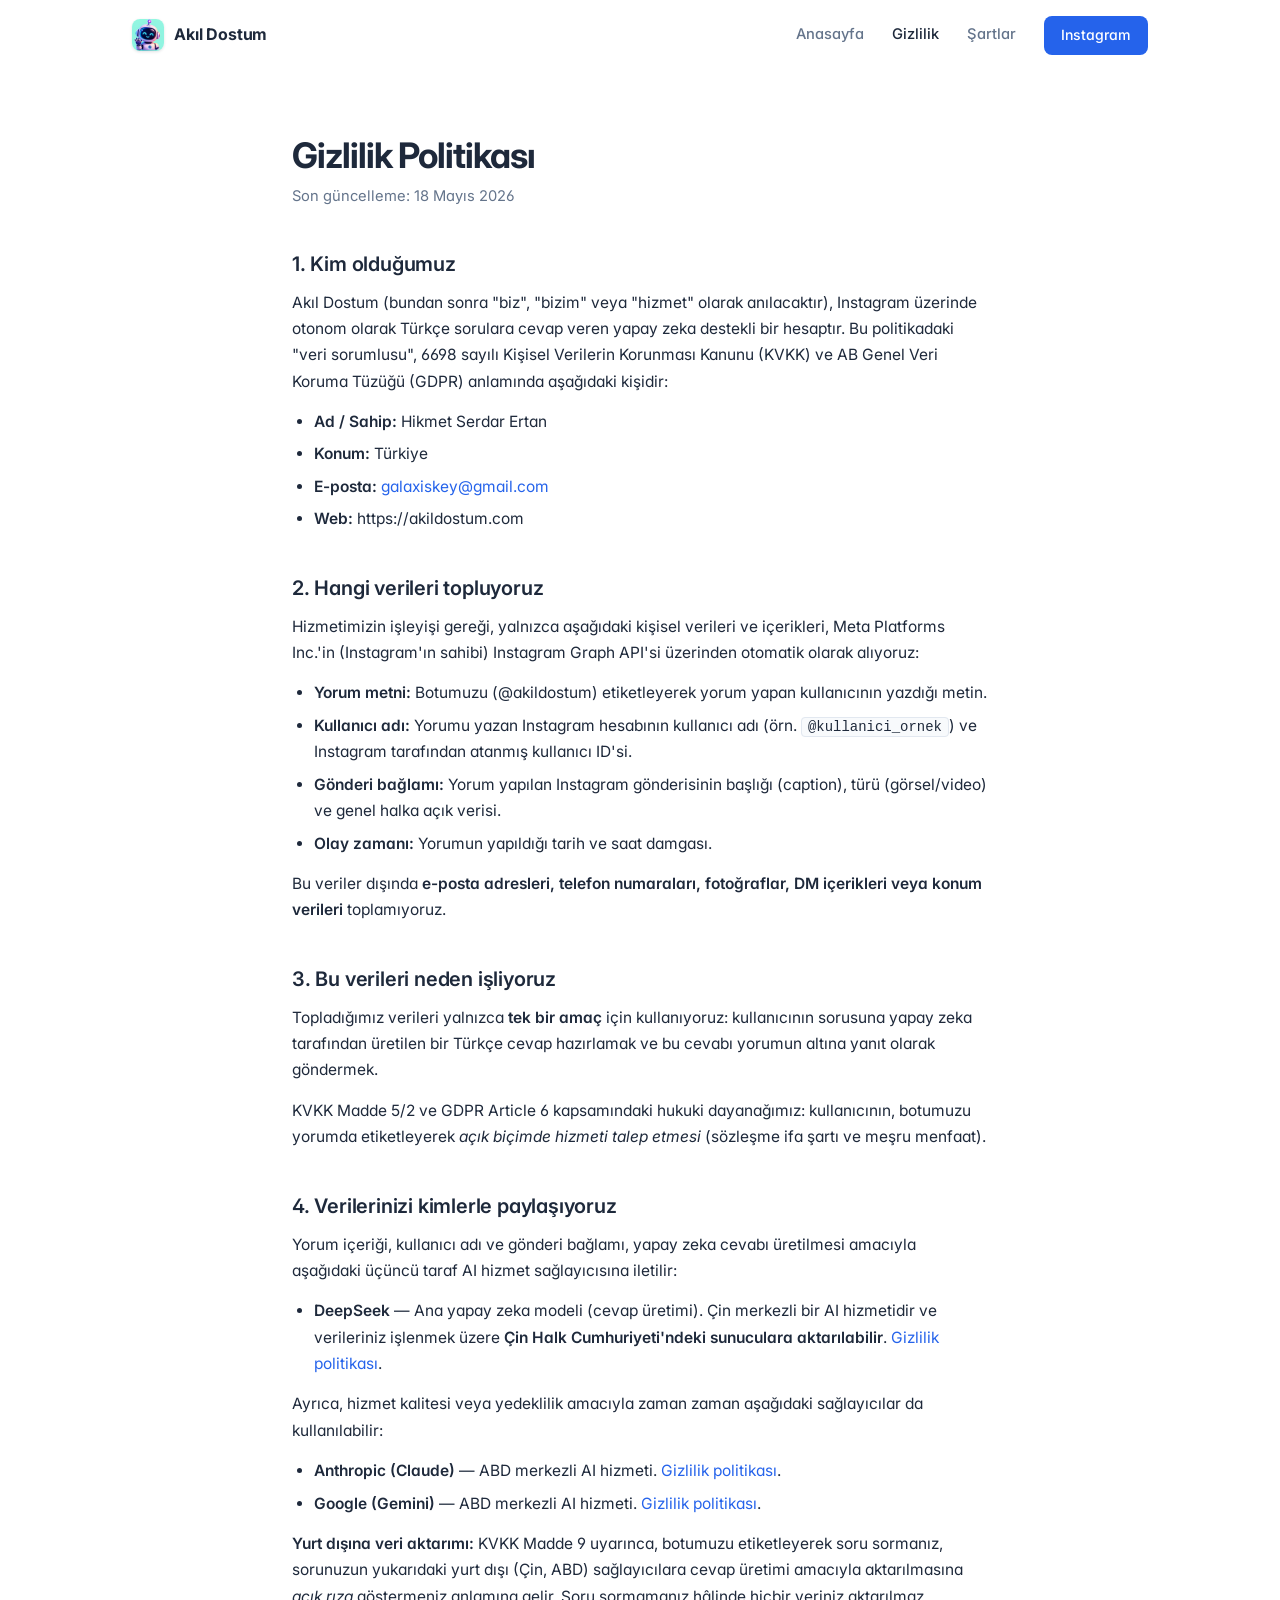
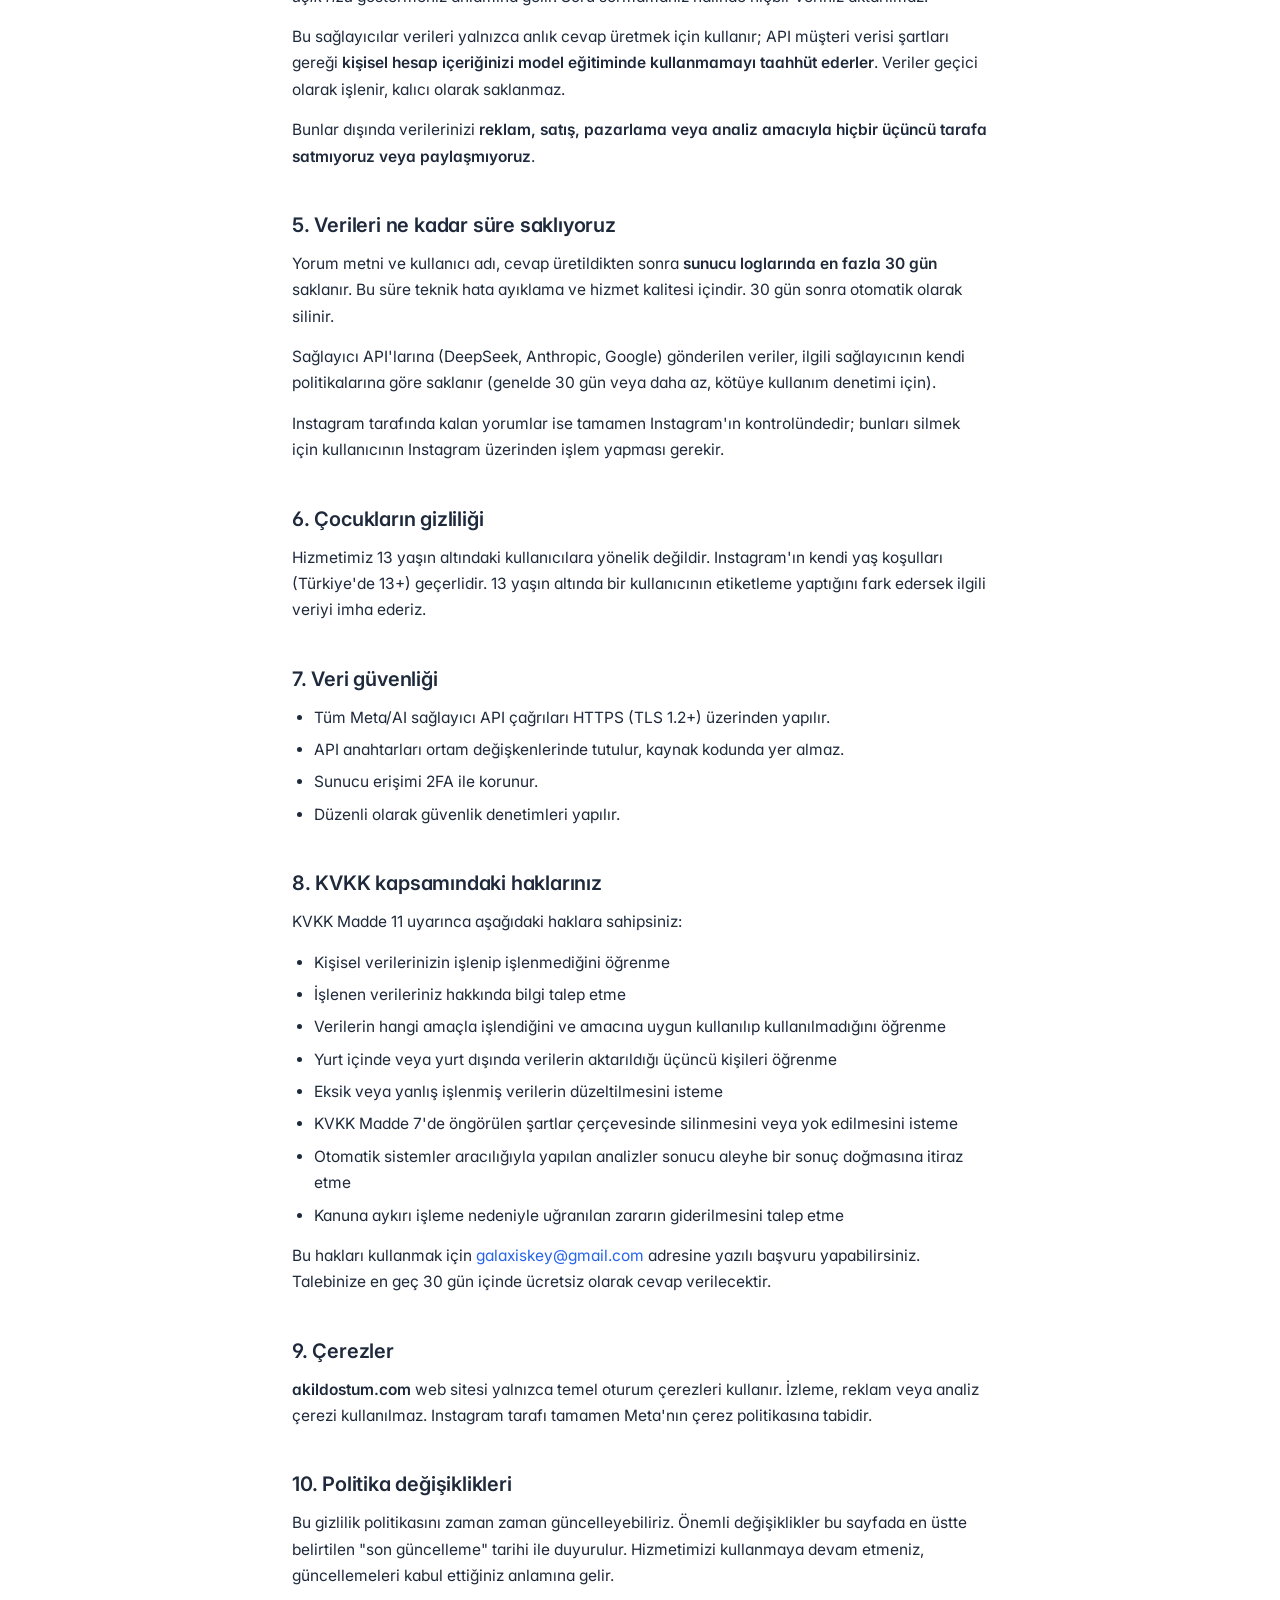
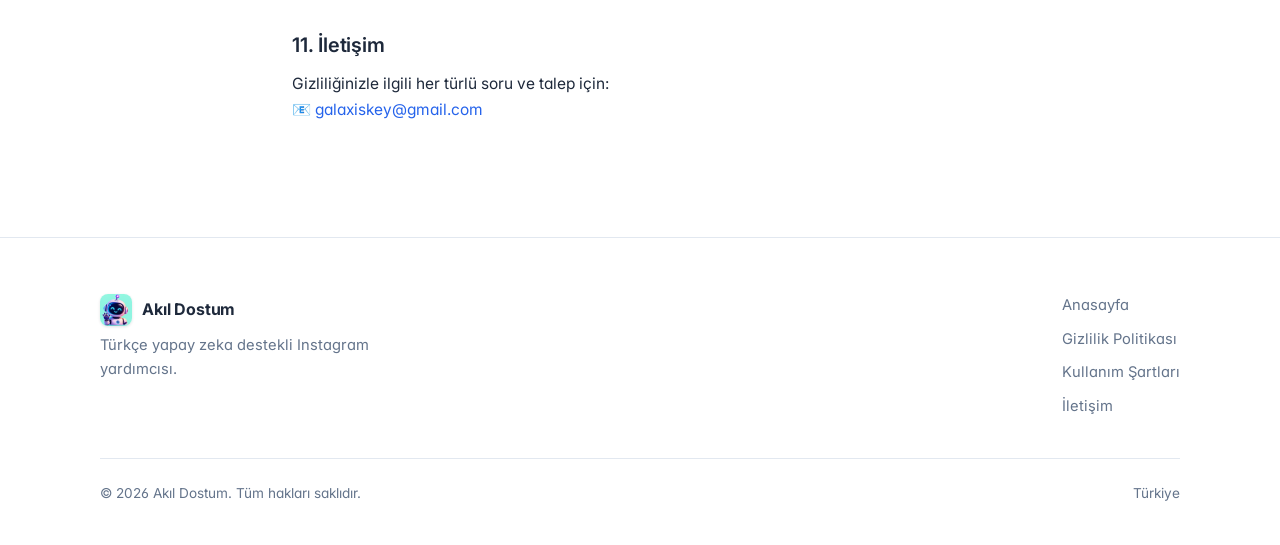
==== commit 249e9b0f: "Add mobile hamburger menu + comprehensive responsive design - Hamburger nav menu on mobile (all 3 pa" ====
--- a/privacy.html
+++ b/privacy.html
@@ -17,11 +17,15 @@
       <img src="/favicon-96.png" class="brand-logo" alt="" width="32" height="32">
       <span class="brand-name">Akıl Dostum</span>
     </a>
-    <div class="nav-links">
+    <div class="nav-links" id="navLinks">
+      <a href="/">Anasayfa</a>
       <a href="/privacy.html" class="active">Gizlilik</a>
       <a href="/terms.html">Şartlar</a>
-      <a href="https://instagram.com/akildostum" class="btn btn-primary">Instagram</a>
+      <a href="https://www.instagram.com/akildostum?igsh=MXc4dTNrczE4OGdqZA%3D%3D&utm_source=qr" class="btn btn-primary">Instagram</a>
     </div>
+    <button class="nav-toggle" id="navToggle" aria-label="Menü" aria-expanded="false">
+      <span></span><span></span><span></span>
+    </button>
   </nav>
 
   <main class="legal">
@@ -219,5 +223,17 @@
       <span class="muted">Türkiye</span>
     </div>
   </footer>
+
+  <script>
+    const navToggle = document.getElementById('navToggle');
+    const navLinks = document.getElementById('navLinks');
+    if (navToggle && navLinks) {
+      navToggle.addEventListener('click', () => {
+        const open = navLinks.classList.toggle('open');
+        navToggle.classList.toggle('open', open);
+        navToggle.setAttribute('aria-expanded', open ? 'true' : 'false');
+      });
+    }
+  </script>
 </body>
 </html>
--- a/style.css
+++ b/style.css
@@ -47,6 +47,7 @@
   font-family: var(--font);
   background: var(--bg);
   color: var(--text);
+  overflow-x: hidden;  /* mobilde yatay tasma korumasi */
   line-height: 1.6;
   font-feature-settings: "cv02", "cv03", "cv04", "cv11";
   -webkit-font-smoothing: antialiased;
@@ -594,14 +595,17 @@
 @media (max-width: 720px) {
   .flow {
     flex-direction: column;
+    align-items: center;   /* dikeyde her sey ortali */
     gap: 0;
   }
   .flow-step {
-    max-width: 100%;
+    max-width: 340px;
+    width: 100%;
   }
   .flow-connector {
     transform: rotate(90deg);
-    padding: 8px 0;
+    padding: 0;            /* row modundaki 50px padding'i sifirla */
+    margin: 4px 0;
   }
 }
 
@@ -1647,16 +1651,150 @@
 /* -----------------------------------------------------------
    Responsive
    ----------------------------------------------------------- */
+/* Hamburger toggle butonu — sadece mobilde gorunur */
+.nav-toggle {
+  display: none;
+  flex-direction: column;
+  justify-content: center;
+  gap: 5px;
+  width: 42px;
+  height: 42px;
+  background: transparent;
+  border: 1px solid var(--border);
+  border-radius: 10px;
+  cursor: pointer;
+  padding: 0 10px;
+}
+
+.nav-toggle span {
+  display: block;
+  height: 2px;
+  width: 100%;
+  background: var(--text);
+  border-radius: 2px;
+  transition: transform 0.25s ease, opacity 0.2s ease;
+}
+
+.nav-toggle.open span:nth-child(1) { transform: translateY(7px) rotate(45deg); }
+.nav-toggle.open span:nth-child(2) { opacity: 0; }
+.nav-toggle.open span:nth-child(3) { transform: translateY(-7px) rotate(-45deg); }
+
+@media (max-width: 820px) {
+  .meet { padding: 60px 0; }
+}
+
+/* ---- TABLET (820px) ---- */
+@media (max-width: 820px) and (min-width: 721px) {
+  .nav-links { gap: 18px; }
+  .nav-links a:not(.btn) { font-size: 0.88rem; }
+}
+
+/* ---- MOBIL (720px ve alti) — IG trafigi cogunlukla buradan ---- */
 @media (max-width: 720px) {
-  .nav { padding: 14px 20px; }
-  .nav-links { gap: 16px; }
-  .nav-links a:not(.btn) { display: none; }
-  main, .legal { padding-left: 20px; padding-right: 20px; }
-  .hero { padding: 60px 0 80px; }
-  .how, .example, .features, .faq, .trust { padding: 56px 0; }
-  .trust { margin-left: -20px; margin-right: -20px; padding-left: 20px; padding-right: 20px; }
-  .cta { padding: 56px 0 80px; }
-  .cta-inner { padding: 40px 28px; }
-  .footer-inner { grid-template-columns: 1fr; gap: 32px; }
-  .footer-links { justify-self: start; }
-}
+  .nav {
+    padding: 12px 18px;
+  }
+
+  .nav-toggle { display: flex; }
+
+  /* Acilir mobil menu */
+  .nav-links {
+    position: fixed;
+    top: 62px;
+    left: 12px;
+    right: 12px;
+    flex-direction: column;
+    align-items: stretch;
+    gap: 4px;
+    background: var(--bg-elevated);
+    border: 1px solid var(--border);
+    border-radius: 16px;
+    padding: 12px;
+    box-shadow: var(--shadow-lg);
+    transform: translateY(-12px);
+    opacity: 0;
+    pointer-events: none;
+    transition: opacity 0.2s ease, transform 0.2s ease;
+    z-index: 60;
+  }
+
+  .nav-links.open {
+    transform: translateY(0);
+    opacity: 1;
+    pointer-events: auto;
+  }
+
+  .nav-links a:not(.btn) {
+    display: block;
+    padding: 13px 14px;
+    border-radius: 10px;
+    font-size: 1rem;
+    color: var(--text);
+    font-weight: 500;
+  }
+
+  .nav-links a:not(.btn):active { background: var(--bg-soft); }
+
+  .nav-links a.btn {
+    margin-top: 6px;
+    padding: 14px;
+    font-size: 1rem;
+    justify-content: center;
+  }
+
+  main, .legal { padding-left: 18px; padding-right: 18px; }
+
+  /* Hero — mobilde sikilastir */
+  .hero { padding: 44px 0 56px; }
+  h1 { font-size: clamp(2rem, 8vw, 2.6rem); }
+  .lead { font-size: 1.05rem; }
+  .cta-row { flex-direction: column; }
+  .cta-row .btn { width: 100%; }
+
+  /* Section spacing */
+  .how, .example, .features, .faq, .guide { padding: 48px 0; }
+  .section-head { margin-bottom: 36px; }
+  .section-head p { font-size: 0.98rem; }
+
+  /* Trust full-bleed */
+  .trust { margin-left: -18px; margin-right: -18px; padding: 48px 18px; }
+  .trust-grid { grid-template-columns: 1fr 1fr; gap: 12px; }
+  .trust-item { padding: 22px 14px; }
+  .trust-item .num { font-size: 1.7rem; }
+
+  /* Meet — gorsel ust, metin alt */
+  .meet-grid { gap: 32px; }
+  .meet-visual { max-width: 260px; }
+  .meet-spark { font-size: 1.3rem; }
+
+  /* Ornek post kartlari tek kolon */
+  .post-grid { grid-template-columns: 1fr; gap: 20px; }
+  .post-card.mini { max-width: 420px; margin: 0 auto; }
+
+  /* Guide kartlari tek kolon */
+  .guide-grid { grid-template-columns: 1fr; gap: 14px; }
+
+  /* CTA */
+  .cta { padding: 48px 0 64px; }
+  .cta-inner { padding: 40px 24px; }
+  .cta-inner .btn { width: 100%; }
+
+  /* FAQ */
+  .faq-item summary { font-size: 0.96rem; }
+
+  /* Footer */
+  .footer-inner { grid-template-columns: 1fr; gap: 28px; }
+  .footer-links { justify-self: start; flex-wrap: wrap; flex-direction: row; gap: 8px 18px; }
+  .footer-bottom { flex-direction: column; align-items: flex-start; gap: 8px; }
+
+  /* Legal sayfalar */
+  .legal h1 { font-size: 1.7rem; }
+  .legal h2 { font-size: 1.15rem; }
+}
+
+/* ---- KUCUK MOBIL (400px alti) ---- */
+@media (max-width: 400px) {
+  h1 { font-size: 1.85rem; }
+  .trust-grid { grid-template-columns: 1fr; }
+  .brand-name { font-size: 0.95rem; }
+}
